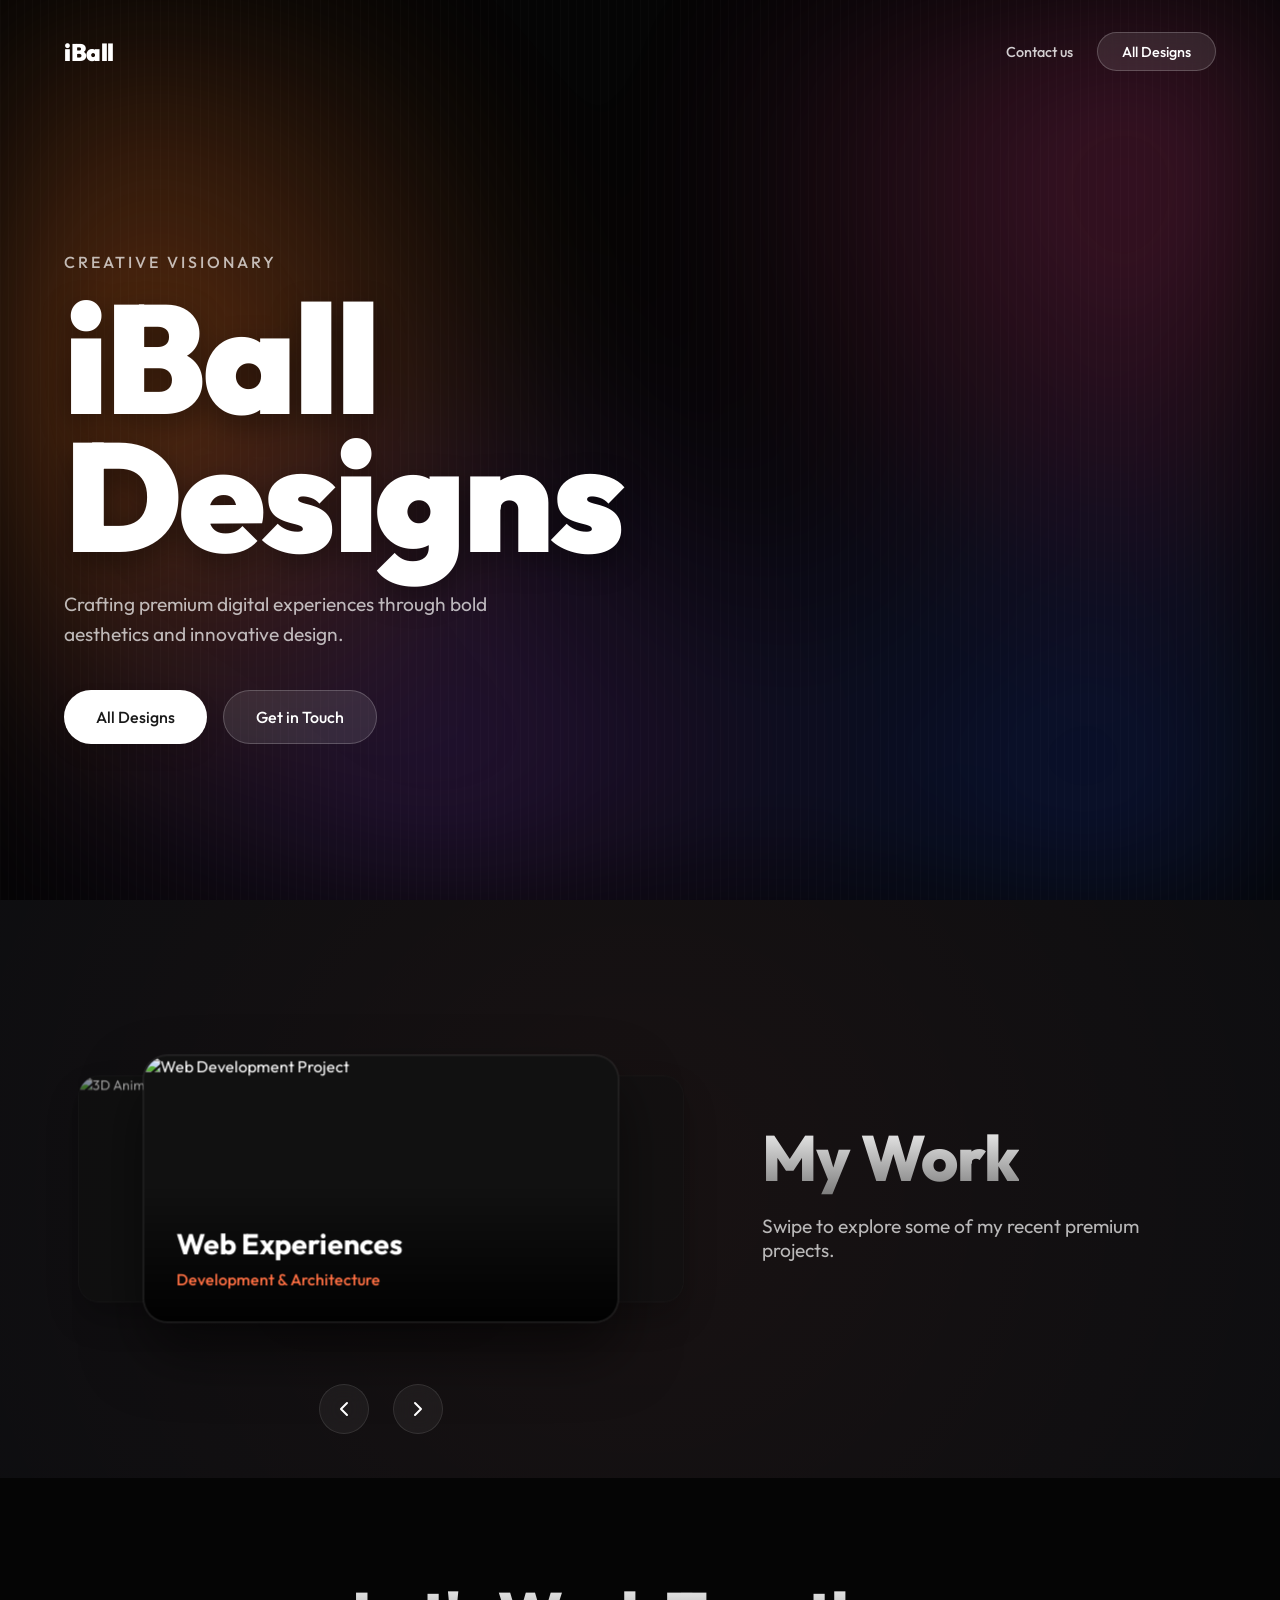
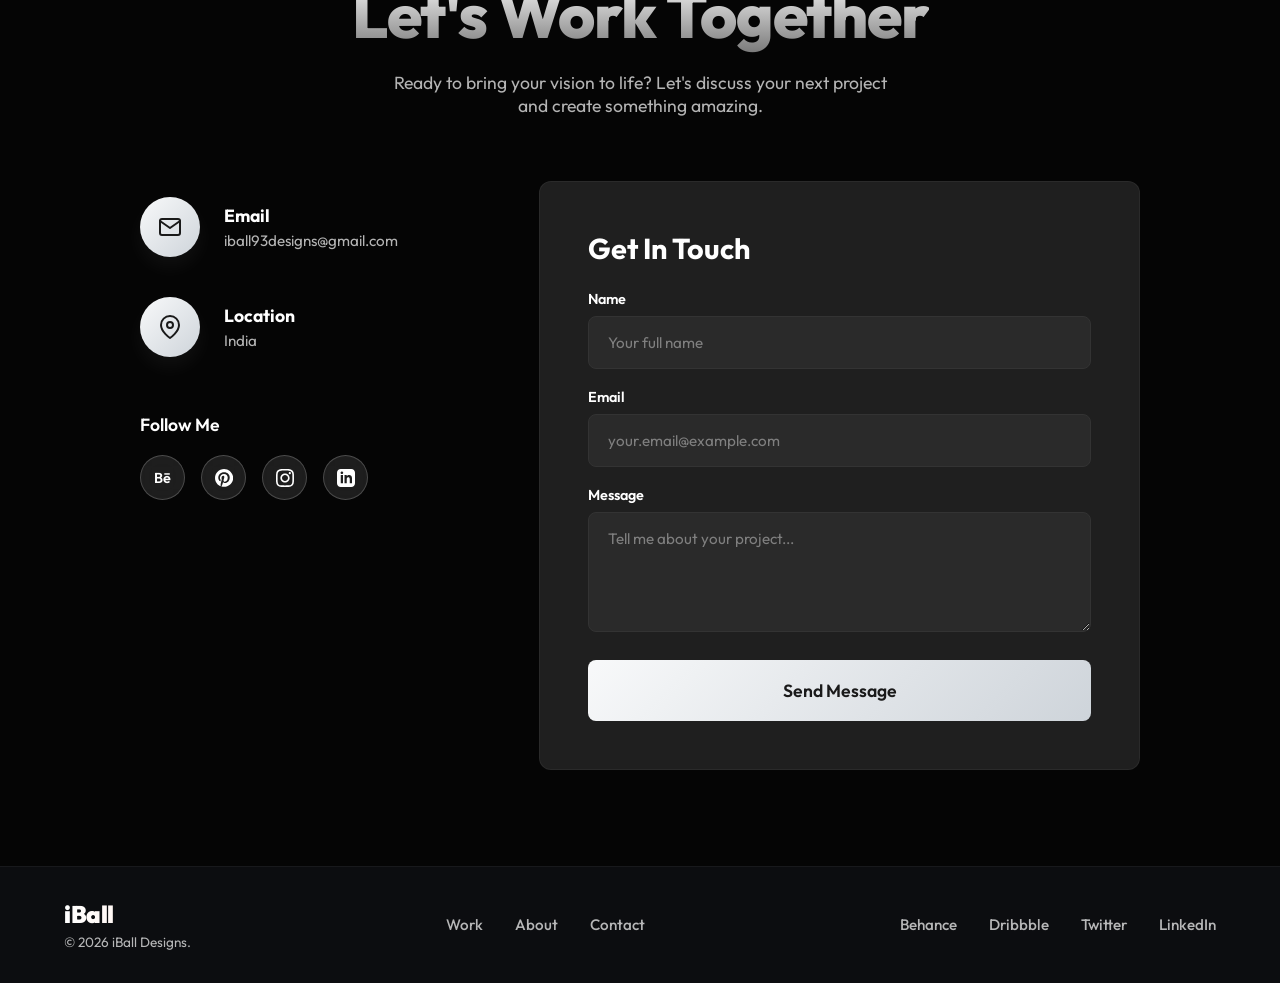
==== Website/index.html @ 33cebd2b "Prototype uploaded" ====
<!DOCTYPE html>
<html lang="en">

<head>
    <meta charset="UTF-8">
    <meta name="viewport" content="width=device-width, initial-scale=1.0">
    <title>iBall Designs | Portfolio</title>
    <!-- Modern Google Font: Outfit -->
    <link rel="preconnect" href="https://fonts.googleapis.com">
    <link rel="preconnect" href="https://fonts.gstatic.com" crossorigin>
    <link href="https://fonts.googleapis.com/css2?family=Outfit:wght@300;500;800;900&display=swap" rel="stylesheet">
    <link rel="stylesheet" href="theme.css">
</head>

<body>
    <!-- Navbar (Optional, for realistic layout) -->
    <nav class="navbar">
        <div class="logo">iBall</div>
        <div class="nav-links">
            <a href="#contact" class="nav-contact">Contact us</a>
            <a href="gallery.html" class="btn btn-secondary nav-btn">All Designs</a>
        </div>
    </nav>

    <!-- Main Hero Section -->
    <main class="hero">
        <!-- Left Side: Bold Typography -->
        <section class="hero-content">
            <div class="text-wrapper">
                <h2 class="subtitle">Creative Visionary</h2>
                <h1 class="title">
                    iBall<br>
                    Designs
                </h1>
                <p class="description">
                    Crafting premium digital experiences through bold aesthetics and innovative design.
                </p>
                <div class="cta-group">
                    <button class="btn btn-primary" onclick="window.location.href='gallery.html'">All Designs</button>
                    <button class="btn btn-secondary"
                        onclick="document.getElementById('contact').scrollIntoView({ behavior: 'smooth' })">Get in
                        Touch</button>
                </div>
            </div>
        </section>

        <!-- Right Side: 3D Spline Asset -->
        <section class="hero-asset">
            <div class="spline-placeholder"
                style="border: none; background: transparent; backdrop-filter: none; box-shadow: none;">
                <iframe src="https://my.spline.design/voiceinteractionanimation-0bX7fUHx9rB6ndOtlD7ma2mk/?zoom=0&pan=0"
                    frameborder="0" width="100%" height="100%"></iframe>
            </div>
        </section>
    </main>

    <!-- My Work Section -->
    <section id="work" class="work-section">
        <div class="work-container">
            <div class="carousel-container">
                <div class="carousel-cards" id="work-carousel">
                    <!-- Card 1 -->
                    <div class="card card-item">
                        <img src="https://images.unsplash.com/photo-1498050108023-c5249f4df085?auto=format&fit=crop&w=800&q=80"
                            alt="Web Development Project">
                        <div class="card-content">
                            <h3>Web Experiences</h3>
                            <p>Development & Architecture</p>
                        </div>
                    </div>
                    <!-- Card 2 -->
                    <div class="card card-item">
                        <img src="https://images.unsplash.com/photo-1558655146-d09347e92766?auto=format&fit=crop&w=800&q=80"
                            alt="UI/UX Design Project">
                        <div class="card-content">
                            <h3>Visual Identity</h3>
                            <p>UI/UX Design & Branding</p>
                        </div>
                    </div>
                    <!-- Card 3 -->
                    <div class="card card-item">
                        <img src="https://images.unsplash.com/photo-1618005182384-a83a8bd57fbe?auto=format&fit=crop&w=800&q=80"
                            alt="3D Animation Project">
                        <div class="card-content">
                            <h3>Immersive 3D</h3>
                            <p>Animation & Interaction</p>
                        </div>
                    </div>
                </div>
                <!-- Carousel Controls -->
                <div class="carousel-controls">
                    <button class="control-btn prev-btn" aria-label="Previous project">
                        <svg width="24" height="24" viewBox="0 0 24 24" fill="none" stroke="currentColor"
                            stroke-width="2" stroke-linecap="round" stroke-linejoin="round">
                            <path d="M15 18l-6-6 6-6" />
                        </svg>
                    </button>
                    <button class="control-btn next-btn" aria-label="Next project">
                        <svg width="24" height="24" viewBox="0 0 24 24" fill="none" stroke="currentColor"
                            stroke-width="2" stroke-linecap="round" stroke-linejoin="round">
                            <path d="M9 18l6-6-6-6" />
                        </svg>
                    </button>
                </div>
            </div>

            <div class="work-header">
                <h2 class="section-title main-title-gradient">My Work</h2>
                <p class="section-description">Swipe to explore some of my recent premium projects.</p>
            </div>
        </div>
    </section>

    <!-- Contact Section -->
    <section id="contact" class="contact-section">
        <div class="contact-header">
            <h2 class="section-title main-title-gradient">Let's Work Together</h2>
            <p class="section-description">Ready to bring your vision to life? Let's discuss your next project and
                create something amazing.</p>
        </div>

        <div class="contact-container">
            <!-- Left Side: Contact Info -->
            <div class="contact-info">
                <div class="info-item">
                    <div class="info-icon">
                        <!-- Email Icon -->
                        <svg width="24" height="24" viewBox="0 0 24 24" fill="none" stroke="currentColor"
                            stroke-width="2" stroke-linecap="round" stroke-linejoin="round">
                            <path d="M4 4h16c1.1 0 2 .9 2 2v12c0 1.1-.9 2-2 2H4c-1.1 0-2-.9-2-2V6c0-1.1.9-2 2-2z">
                            </path>
                            <polyline points="22,6 12,13 2,6"></polyline>
                        </svg>
                    </div>
                    <div class="info-text">
                        <h3>Email</h3>
                        <p>iball93designs@gmail.com</p>
                    </div>
                </div>

                <div class="info-item">
                    <div class="info-icon">
                        <!-- Location Icon -->
                        <svg width="24" height="24" viewBox="0 0 24 24" fill="none" stroke="currentColor"
                            stroke-width="2" stroke-linecap="round" stroke-linejoin="round">
                            <path d="M21 10c0 7-9 13-9 13s-9-6-9-13a9 9 0 0 1 18 0z"></path>
                            <circle cx="12" cy="10" r="3"></circle>
                        </svg>
                    </div>
                    <div class="info-text">
                        <h3>Location</h3>
                        <p>India</p>
                    </div>
                </div>

                <div class="social-links-section">
                    <h3>Follow Me</h3>
                    <div class="social-icons">
                        <a href="#" class="social-icon">Bē</a>
                        <a href="#" class="social-icon">
                            <svg width="18" height="18" viewBox="0 0 24 24" fill="currentColor">
                                <path
                                    d="M12.017 0C5.396 0 .029 5.367.029 11.987c0 5.079 3.158 9.417 7.618 11.162-.105-.949-.199-2.403.041-3.439.219-.937 1.406-5.957 1.406-5.957s-.359-.72-.359-1.781c0-1.663.967-2.911 2.168-2.911 1.024 0 1.518.769 1.518 1.688 0 1.029-.653 2.567-.992 3.992-.285 1.193.6 2.165 1.775 2.165 2.128 0 3.768-2.245 3.768-5.487 0-2.861-2.063-4.869-5.008-4.869-3.41 0-5.409 2.562-5.409 5.199 0 1.033.394 2.143.889 2.741.099.12.112.225.085.345-.09.375-.293 1.199-.334 1.363-.053.225-.172.271-.401.165-1.495-.69-2.433-2.878-2.433-4.646 0-3.776 2.748-7.252 7.951-7.252 4.105 0 7.307 2.923 7.307 6.815 0 4.084-2.571 7.373-6.143 7.373-1.2 0-2.328-.624-2.712-1.358l-.739 2.815c-.267 1.02-1.004 2.296-1.493 3.078 1.19.366 2.455.565 3.766.565 6.621 0 11.988-5.367 11.988-11.987C23.968 5.367 18.638 0 12.017 0z" />
                            </svg>
                        </a>
                        <a href="#" class="social-icon">
                            <svg width="18" height="18" viewBox="0 0 24 24" fill="currentColor">
                                <path
                                    d="M12 2.163c3.204 0 3.584.012 4.85.07 3.252.148 4.771 1.691 4.919 4.919.058 1.265.069 1.645.069 4.849 0 3.205-.012 3.584-.069 4.849-.149 3.225-1.664 4.771-4.919 4.919-1.266.058-1.644.07-4.85.07-3.204 0-3.584-.012-4.849-.07-3.26-.149-4.771-1.699-4.919-4.92-.058-1.265-.07-1.644-.07-4.849 0-3.204.013-3.583.07-4.849.149-3.227 1.664-4.771 4.919-4.919 1.266-.057 1.645-.069 4.849-.069zm0-2.163c-3.259 0-3.667.014-4.947.072-4.358.2-6.78 2.618-6.98 6.98-.059 1.281-.073 1.689-.073 4.948 0 3.259.014 3.668.072 4.948.2 4.358 2.618 6.78 6.98 6.98 1.281.058 1.689.072 4.948.072 3.259 0 3.668-.014 4.948-.072 4.354-.2 6.782-2.618 6.979-6.98.059-1.28.073-1.689.073-4.948 0-3.259-.014-3.667-.072-4.947-.196-4.354-2.617-6.78-6.979-6.98-1.281-.059-1.69-.073-4.949-.073zm0 5.838c-3.403 0-6.162 2.759-6.162 6.162s2.759 6.163 6.162 6.163 6.162-2.759 6.162-6.163c0-3.403-2.759-6.162-6.162-6.162zm0 10.162c-2.209 0-4-1.79-4-4 0-2.209 1.791-4 4-4s4 1.791 4 4c0 2.21-1.791 4-4 4zm6.406-11.845c-.796 0-1.441.645-1.441 1.44s.645 1.44 1.441 1.44c.795 0 1.439-.645 1.439-1.44s-.644-1.44-1.439-1.44z" />
                            </svg>
                        </a>
                        <a href="#" class="social-icon">
                            <svg width="18" height="18" viewBox="0 0 24 24" fill="currentColor">
                                <path
                                    d="M19 0h-14c-2.761 0-5 2.239-5 5v14c0 2.761 2.239 5 5 5h14c2.762 0 5-2.239 5-5v-14c0-2.761-2.238-5-5-5zm-11 19h-3v-11h3v11zm-1.5-12.268c-.966 0-1.75-.79-1.75-1.764s.784-1.764 1.75-1.764 1.75.79 1.75 1.764-.783 1.764-1.75 1.764zm13.5 12.268h-3v-5.604c0-3.368-4-3.113-4 0v5.604h-3v-11h3v1.765c1.396-2.586 7-2.777 7 2.476v6.759z" />
                            </svg>
                        </a>
                    </div>
                </div>
            </div>

            <!-- Right Side: Contact Form -->
            <div class="contact-form-container">
                <h3 class="form-title">Get In Touch</h3>
                <form class="contact-form">
                    <div class="form-group">
                        <label for="name">Name</label>
                        <input type="text" id="name" placeholder="Your full name">
                    </div>
                    <div class="form-group">
                        <label for="email">Email</label>
                        <input type="email" id="email" placeholder="your.email@example.com">
                    </div>
                    <div class="form-group">
                        <label for="message">Message</label>
                        <textarea id="message" rows="4" placeholder="Tell me about your project..."></textarea>
                    </div>
                    <button type="submit" class="btn btn-submit">Send Message</button>
                </form>
            </div>
        </div>
    </section>

    <!-- Footer Section -->
    <footer class="site-footer">
        <div class="footer-container">
            <div class="footer-left">
                <div class="logo">iBall</div>
                <p>&copy; 2026 iBall Designs.</p>
            </div>
            <div class="footer-center">
                <a href="#work">Work</a>
                <a href="#about">About</a>
                <a href="#contact">Contact</a>
            </div>
            <div class="footer-right">
                <a href="#">Behance</a>
                <a href="#">Dribbble</a>
                <a href="#">Twitter</a>
                <a href="#">LinkedIn</a>
            </div>
        </div>
    </footer>

    <script src="script.js"></script>
</body>

</html>
---- Website/theme.css ----
/* Base Styles & Custom Properties */
:root {
    --font-primary: 'Outfit', sans-serif;
    --text-color: #ffffff;
    --text-muted: rgba(255, 255, 255, 0.7);
    --primary-orange: #ff7043;
    --bg-overlay: rgba(0, 0, 0, 0.2);
}

* {
    margin: 0;
    padding: 0;
    box-sizing: border-box;
}

html {
    scroll-behavior: smooth;
}

body {
    font-family: var(--font-primary);
    color: var(--text-color);
    min-height: 100vh;
    overflow-x: hidden;
    background-color: #050505;
    position: relative;
    z-index: 0;
}

/* Cloudy Gradient Reveals */
body::before {
    content: '';
    position: fixed;
    top: 0;
    left: 0;
    right: 0;
    bottom: 0;
    z-index: -2;
    background:
        radial-gradient(circle at 10% 40%, rgba(255, 122, 39, 0.4) 0%, transparent 35%),
        radial-gradient(circle at 90% 20%, rgba(226, 65, 139, 0.3) 0%, transparent 35%),
        radial-gradient(circle at 35% 85%, rgba(126, 62, 191, 0.3) 0%, transparent 40%),
        radial-gradient(circle at 85% 90%, rgba(30, 63, 184, 0.3) 0%, transparent 35%);
    filter: blur(80px);
    opacity: 0.9;
    pointer-events: none;
}

/* Ribbed Texture Overlay */
body::after {
    content: '';
    position: fixed;
    top: 0;
    left: 0;
    right: 0;
    bottom: 0;
    z-index: -1;
    background: repeating-linear-gradient(to right,
            rgba(255, 255, 255, 0.02) 0px,
            rgba(255, 255, 255, 0.02) 1px,
            transparent 1px,
            transparent 8px);
    pointer-events: none;
}

/* Navbar */
.navbar {
    display: flex;
    justify-content: space-between;
    align-items: center;
    padding: 2rem 5%;
    position: absolute;
    width: 100%;
    top: 0;
    z-index: 10;
}

.logo {
    font-weight: 900;
    font-size: 1.5rem;
    letter-spacing: -0.5px;
}

.nav-links {
    display: flex;
    align-items: center;
}

.nav-links a {
    color: var(--text-color);
    text-decoration: none;
    margin-left: 2rem;
    font-weight: 500;
    font-size: 0.9rem;
    opacity: 0.8;
    transition: opacity 0.3s ease;
}

.nav-links a:hover {
    opacity: 1;
}

.nav-links .nav-contact {
    margin-left: 4rem;
}

.nav-links .nav-btn {
    margin-left: 1.5rem;
    padding: 0.6rem 1.5rem;
    opacity: 1;
    display: inline-flex;
    align-items: center;
    justify-content: center;
}

/* Hero Section */
.hero {
    display: flex;
    min-height: 100vh;
    padding: 6rem 5% 0;
    align-items: center;
    position: relative;
    z-index: 1;
}

/* Left Content */
.hero-content {
    flex: 1;
    max-width: 600px;
    animation: fadeUp 1s cubic-bezier(0.16, 1, 0.3, 1) forwards;
    opacity: 0;
    transform: translateY(30px);
    z-index: 10;
    pointer-events: none;
    /* Let mouse through to iframe */
}

/* Allow buttons to be clickable */
.hero-content .cta-group {
    pointer-events: auto;
}

.subtitle {
    font-size: 1rem;
    font-weight: 500;
    text-transform: uppercase;
    letter-spacing: 3px;
    color: var(--text-muted);
    margin-bottom: 1rem;
}

.title {
    font-size: clamp(6rem, 12vw, 10rem);
    font-weight: 900;
    line-height: 0.9;
    letter-spacing: -3px;
    margin-bottom: 1.5rem;
    text-shadow: 0 10px 30px rgba(0, 0, 0, 0.4);
}

.gradient-text {
    /* Using background-clip for a stunning text effect that pops against the background */
    background: linear-gradient(90deg, #fff, #ffeae3);
    -webkit-background-clip: text;
    background-clip: text;
    -webkit-text-fill-color: transparent;
}

.description {
    font-size: 1.2rem;
    line-height: 1.6;
    color: var(--text-muted);
    margin-bottom: 2.5rem;
    max-width: 80%;
}

/* Call to Action Buttons */
.cta-group {
    display: flex;
    gap: 1rem;
}

.btn {
    padding: 1rem 2rem;
    border-radius: 50px;
    font-size: 1rem;
    font-weight: 500;
    cursor: pointer;
    transition: all 0.3s cubic-bezier(0.16, 1, 0.3, 1);
    font-family: inherit;
    border: none;
    outline: none;
}

.btn-primary {
    background: #ffffff;
    color: #1a1a1a;
    box-shadow: 0 10px 20px rgba(0, 0, 0, 0.1);
}

.btn-primary:hover {
    transform: translateY(-3px);
    box-shadow: 0 15px 25px rgba(0, 0, 0, 0.2);
}

.btn-secondary {
    background: rgba(255, 255, 255, 0.1);
    color: #ffffff;
    border: 1px solid rgba(255, 255, 255, 0.2);
    backdrop-filter: blur(10px);
}

.btn-secondary:hover {
    background: rgba(255, 255, 255, 0.2);
}

/* Right Content: Spline Asset */
.hero-asset {
    position: absolute;
    top: 0;
    left: 0;
    width: 150vw;
    /* Stretch width so center is horizontally shifted to 75vw (right screen half) */
    height: 100vh;
    z-index: 1;
    /* Below content but above background */
    display: block;
    pointer-events: auto;
}

.spline-placeholder {
    width: 100%;
    height: 100%;
    position: relative;
    background: transparent;
    border: none;
    box-shadow: none;
    backdrop-filter: none;
    -webkit-backdrop-filter: none;
}

/* Removed Placeholder content as we use iframe now */

/* Animations */
@keyframes fadeUp {
    to {
        opacity: 1;
        transform: translateY(0);
    }
}

@keyframes float {

    0%,
    100% {
        transform: translateY(0);
    }

    50% {
        transform: translateY(-15px);
    }
}

@keyframes drift {
    0% {
        transform: translate(-30%, -30%);
    }

    100% {
        transform: translate(30%, 30%);
    }
}

/* Responsive */
@media (max-width: 992px) {
    .hero {
        flex-direction: column;
        text-align: center;
        padding-top: 8rem;
    }

    .hero-content {
        margin: 0 auto;
        display: flex;
        flex-direction: column;
        align-items: center;
    }

    .description {
        max-width: 100%;
    }

    .hero-asset {
        position: relative;
        width: 100vw;
        left: -5%;
        /* account for container padding */
        height: 50vh;
    }

    .spline-placeholder {
        min-height: 400px;
    }

    .work-container {
        flex-direction: column-reverse;
        gap: 2rem;
    }

    .work-header {
        text-align: center;
        margin-bottom: 2rem;
        padding-right: 0;
    }

    /* Carousel Responsive */
    .carousel-container {
        width: 100%;
        height: 350px;
        flex: none;
    }

    .card {
        width: 90%;
        aspect-ratio: 16 / 9;
        height: auto;
    }

    .card.state-1 {
        transform: translate(-50%, -50%) scale(0.85) translateX(15%);
    }

    .card.state--1 {
        transform: translate(-50%, -50%) scale(0.85) translateX(-15%);
    }
}

/* --- My Work Carousel Section --- */
.work-section {
    padding: 4rem 5%;
    background-color: #0c0d10;
    /* Different dark theme background */
    position: relative;
    z-index: 1;
    overflow: hidden;
}

.work-section::before {
    content: '';
    position: absolute;
    top: -50%;
    left: -50%;
    width: 200%;
    height: 200%;
    background: radial-gradient(circle at 50% 50%, rgba(255, 112, 67, 0.05) 0%, transparent 60%);
    z-index: -1;
    pointer-events: none;
}

.work-container {
    max-width: 1400px;
    margin: 0 auto;
    display: flex;
    flex-direction: row;
    align-items: center;
    gap: 4rem;
}

.work-header {
    text-align: left;
    margin-bottom: 0;
    flex: 1;
    padding-right: 2rem;
}

.section-title {
    font-size: clamp(3rem, 5vw, 4.5rem);
    font-weight: 800;
    margin-bottom: 1rem;
    letter-spacing: -1px;
}

.section-description {
    color: var(--text-muted);
    font-size: 1.2rem;
    max-width: 600px;
}

/* Stacked Carousel Container */
.carousel-container {
    position: relative;
    flex: 1.5;
    width: 100%;
    max-width: 900px;
    height: 450px;
    perspective: 1000px;
    display: flex;
    justify-content: center;
    align-items: center;
}

.carousel-cards {
    position: relative;
    width: 100%;
    height: 100%;
    transform-style: preserve-3d;
    cursor: grab;
    user-select: none;
}

.carousel-cards:active {
    cursor: grabbing;
}

/* Individual Cards */
.card {
    position: absolute;
    top: 50%;
    left: 50%;
    width: 75%;
    aspect-ratio: 16 / 9;
    height: auto;
    transform: translate(-50%, -50%);
    /* Default centered state */
    background: #111;
    border-radius: 24px;
    overflow: hidden;
    box-shadow: 0 20px 40px rgba(0, 0, 0, 0.4);
    transition: transform 0.6s cubic-bezier(0.2, 0.8, 0.2, 1), opacity 0.6s ease, z-index 0s;
    will-change: transform, opacity;
    border: 1px solid rgba(255, 255, 255, 0.05);
}

.card img {
    width: 100%;
    height: 100%;
    object-fit: cover;
    pointer-events: none;
}

.card-content {
    position: absolute;
    bottom: 0;
    left: 0;
    width: 100%;
    padding: 2.5rem 2rem 2rem;
    background: linear-gradient(to top, rgba(0, 0, 0, 0.95) 0%, rgba(0, 0, 0, 0) 100%);
    transform: translateY(20px);
    opacity: 0;
    transition: all 0.4s ease;
}

/* Only show content for active card */
.card.state-0 .card-content {
    transform: translateY(0);
    opacity: 1;
}

.card-content h3 {
    font-size: 1.8rem;
    margin-bottom: 0.5rem;
    font-weight: 700;
    color: #fff;
}

.card-content p {
    color: var(--primary-orange);
    font-weight: 500;
    font-size: 1rem;
}

/* Dynamic Card States */
/* state-0 = active (front) */
.card.state-0 {
    transform: translate(-50%, -50%) scale(1) translateX(0);
    z-index: 3;
    opacity: 1;
    box-shadow: 0 30px 60px rgba(0, 0, 0, 0.5), 0 0 0 1px rgba(255, 255, 255, 0.1);
}

/* state-1 = right (next) */
.card.state-1 {
    transform: translate(-50%, -50%) scale(0.85) translateX(25%);
    z-index: 2;
    opacity: 0.6;
}

/* state--1 = left (prev) */
.card.state--1 {
    transform: translate(-50%, -50%) scale(0.85) translateX(-25%);
    z-index: 2;
    opacity: 0.6;
}

/* Hidden behind cards */
.card.state-hidden {
    transform: translate(-50%, -50%) scale(0.7) translateX(0);
    z-index: 1;
    opacity: 0;
}

/* Controls */
.carousel-controls {
    position: absolute;
    bottom: -20px;
    display: flex;
    gap: 1.5rem;
    z-index: 10;
}

.control-btn {
    width: 50px;
    height: 50px;
    border-radius: 50%;
    background: rgba(255, 255, 255, 0.05);
    border: 1px solid rgba(255, 255, 255, 0.1);
    color: #fff;
    cursor: pointer;
    display: flex;
    justify-content: center;
    align-items: center;
    transition: all 0.3s cubic-bezier(0.16, 1, 0.3, 1);
    backdrop-filter: blur(10px);
}

.control-btn:hover {
    background: rgba(255, 255, 255, 0.2);
}

/* --- Contact Section --- */
.contact-section {
    padding: 6rem 5%;
    background-color: transparent;
    position: relative;
    z-index: 1;
}

.contact-header {
    text-align: center;
    margin-bottom: 4rem;
}

.contact-header .section-title {
    font-size: clamp(2.5rem, 5vw, 4rem);
    font-weight: 800;
    margin-bottom: 1rem;
    letter-spacing: -1px;
}

.main-title-gradient {
    background: linear-gradient(to bottom, #ffffff 0%, #777777 100%);
    -webkit-background-clip: text;
    background-clip: text;
    -webkit-text-fill-color: transparent;
    display: inline-block;
}

.contact-header .section-description {
    color: var(--text-muted);
    font-size: 1.1rem;
    max-width: 500px;
    margin: 0 auto;
}

.contact-container {
    max-width: 1000px;
    margin: 0 auto;
    display: flex;
    justify-content: space-between;
    gap: 4rem;
    align-items: flex-start;
}

/* Left Side: Contact Info (matches image, except flipped visually via html structure) */
.contact-info {
    flex: 1;
    display: flex;
    flex-direction: column;
    gap: 2.5rem;
    padding-top: 1rem;
}

.info-item {
    display: flex;
    align-items: center;
    gap: 1.5rem;
}

.info-icon {
    width: 60px;
    height: 60px;
    background: linear-gradient(135deg, #f8f9fa 0%, #ced4da 100%);
    border-radius: 50%;
    display: flex;
    justify-content: center;
    align-items: center;
    color: #1a1a1a;
    flex-shrink: 0;
    box-shadow: 0 10px 20px rgba(255, 255, 255, 0.05);
}

.info-text h3 {
    font-size: 1.1rem;
    font-weight: 700;
    margin-bottom: 0.3rem;
    color: #fff;
}

.info-text p {
    color: var(--text-muted);
    font-size: 0.95rem;
}

.social-links-section {
    margin-top: 1rem;
}

.social-links-section h3 {
    font-size: 1.1rem;
    font-weight: 600;
    margin-bottom: 1.2rem;
    color: #fff;
}

.social-icons {
    display: flex;
    gap: 1rem;
}

.social-icon {
    width: 45px;
    height: 45px;
    background: rgba(255, 255, 255, 0.1);
    border: 1px solid rgba(255, 255, 255, 0.2);
    backdrop-filter: blur(10px);
    border-radius: 50%;
    display: flex;
    justify-content: center;
    align-items: center;
    color: #fff;
    text-decoration: none;
    font-weight: 600;
    font-size: 0.9rem;
    transition: all 0.3s cubic-bezier(0.16, 1, 0.3, 1);
}

.social-icon:hover {
    background: rgba(255, 255, 255, 0.2);
}

/* Right Side: Contact Form */
.contact-form-container {
    flex: 1.5;
    background-color: #1f1f1f;
    padding: 3rem;
    border-radius: 12px;
    border: 1px solid rgba(255, 255, 255, 0.05);
}

.form-title {
    font-size: 1.8rem;
    font-weight: 700;
    margin-bottom: 1.5rem;
    color: #fff;
}

.contact-form {
    display: flex;
    flex-direction: column;
    gap: 1.2rem;
}

.form-group {
    display: flex;
    flex-direction: column;
    gap: 0.5rem;
}

.form-group label {
    font-size: 0.9rem;
    font-weight: 600;
    color: #fff;
}

.form-group input,
.form-group textarea {
    width: 100%;
    padding: 1rem 1.2rem;
    background-color: #2a2a2a;
    border: 1px solid #333;
    border-radius: 8px;
    color: #fff;
    font-family: var(--font-primary);
    font-size: 0.95rem;
    transition: all 0.3s ease;
    outline: none;
}

.form-group input::placeholder,
.form-group textarea::placeholder {
    color: rgba(255, 255, 255, 0.4);
}

.form-group input:focus,
.form-group textarea:focus {
    border-color: #ced4da;
    background-color: #333;
    box-shadow: 0 0 0 2px rgba(255, 255, 255, 0.1);
}

.form-group textarea {
    resize: vertical;
    min-height: 120px;
}

.btn-submit {
    background: linear-gradient(135deg, #f8f9fa 0%, #ced4da 100%);
    color: #1a1a1a;
    border: none;
    padding: 1.2rem;
    border-radius: 8px;
    font-size: 1.1rem;
    font-weight: 600;
    cursor: pointer;
    transition: all 0.3s ease;
    margin-top: 0.5rem;
    width: 100%;
}

.btn-submit:hover {
    background: linear-gradient(135deg, #ffffff 0%, #e9ecef 100%);
    transform: translateY(-2px);
    box-shadow: 0 10px 20px rgba(255, 255, 255, 0.15);
}

@media (max-width: 992px) {
    .contact-container {
        flex-direction: column;
    }

    .contact-info,
    .contact-form-container {
        width: 100%;
    }

    .contact-form-container {
        padding: 2rem;
    }
}

/* --- Footer Section --- */
.site-footer {
    background-color: #0c0d10;
    padding: 2rem 5%;
    border-top: 1px solid rgba(255, 255, 255, 0.05);
    position: relative;
    z-index: 10;
}

.footer-container {
    max-width: 1400px;
    margin: 0 auto;
    display: flex;
    justify-content: space-between;
    align-items: center;
    flex-wrap: wrap;
    gap: 2rem;
}

.footer-left {
    display: flex;
    flex-direction: column;
    gap: 0.25rem;
}

.footer-left .logo {
    font-size: 1.5rem;
    font-weight: 900;
    margin-bottom: 0;
    background: linear-gradient(90deg, #fff, #ffeae3);
    -webkit-background-clip: text;
    background-clip: text;
    -webkit-text-fill-color: transparent;
    display: inline-block;
}

.footer-left p {
    color: var(--text-muted);
    font-size: 0.85rem;
}

.footer-center,
.footer-right {
    display: flex;
    gap: 2rem;
    align-items: center;
    flex-wrap: wrap;
}

.footer-center a,
.footer-right a {
    color: var(--text-muted);
    text-decoration: none;
    font-size: 0.95rem;
    font-weight: 500;
    transition: color 0.3s ease;
}

.footer-center a:hover,
.footer-right a:hover {
    color: var(--primary-orange);
}

@media (max-width: 992px) {
    .footer-container {
        flex-direction: column;
        text-align: center;
        gap: 1.5rem;
    }

    .footer-center,
    .footer-right {
        justify-content: center;
        gap: 1.5rem;
    }
}

/* --- Gallery Bento Grid --- */
.gallery-section {
    padding: 8rem 5% 4rem;
    min-height: 100vh;
    background-color: transparent;
    position: relative;
    z-index: 1;
}

.gallery-header {
    text-align: center;
    margin-bottom: 4rem;
}

.gallery-header .section-title {
    font-size: clamp(3rem, 5vw, 4.5rem);
    font-weight: 800;
    margin-bottom: 1rem;
    letter-spacing: -1px;
}

.gallery-header .section-description {
    color: var(--text-muted);
    font-size: 1.2rem;
    max-width: 600px;
    margin: 0 auto;
}

.bento-grid {
    display: grid;
    grid-template-columns: repeat(4, 1fr);
    grid-auto-rows: 250px;
    gap: 1.5rem;
    max-width: 1400px;
    margin: 0 auto;
}

.bento-item {
    position: relative;
    border-radius: 24px;
    overflow: hidden;
    background: #111;
    border: 1px solid rgba(255, 255, 255, 0.05);
    transition: transform 0.4s ease, box-shadow 0.4s ease;
}

.bento-item img {
    width: 100%;
    height: 100%;
    object-fit: cover;
    transition: transform 0.6s ease;
}

.bento-item:hover {
    transform: translateY(-5px);
    box-shadow: 0 20px 40px rgba(0, 0, 0, 0.4), 0 0 0 1px rgba(255, 112, 67, 0.3);
}

.bento-item:hover img {
    transform: scale(1.05);
}

/* Specific Grid Placements for Bento Layout */
.bento-item.large {
    grid-column: span 2;
    grid-row: span 2;
}

.bento-item.tall {
    grid-row: span 2;
}

.bento-item.wide {
    grid-column: span 2;
}

@media (max-width: 992px) {
    .bento-grid {
        grid-template-columns: repeat(2, 1fr);
        grid-auto-rows: 200px;
    }
}

@media (max-width: 576px) {
    .bento-grid {
        grid-template-columns: 1fr;
        grid-auto-rows: 250px;
    }

    .bento-item.large,
    .bento-item.wide,
    .bento-item.tall {
        grid-column: 1 / -1;
        grid-row: auto;
    }
}

/* --- Image Modal --- */
.modal {
    display: none;
    /* Block will be overridden by JS via flex, or use class to toggle flex */
    position: fixed;
    z-index: 2000;
    left: 0;
    top: 0;
    width: 100%;
    height: 100%;
    overflow: hidden;
    background-color: rgba(0, 0, 0, 0.9);
    backdrop-filter: blur(10px);
    opacity: 0;
    transition: opacity 0.3s ease;
}

.modal.show {
    display: flex;
    justify-content: center;
    align-items: center;
    opacity: 1;
}

.modal-content {
    margin: auto;
    display: block;
    max-width: 90%;
    max-height: 90vh;
    object-fit: contain;
    border-radius: 12px;
    box-shadow: 0 10px 40px rgba(0, 0, 0, 0.6);
    transform: scale(0.95);
    transition: transform 0.3s cubic-bezier(0.16, 1, 0.3, 1);
}

.modal.show .modal-content {
    transform: scale(1);
}

.close-modal {
    position: absolute;
    top: 25px;
    right: 35px;
    color: #fff;
    font-size: 40px;
    font-family: sans-serif;
    font-weight: 300;
    transition: color 0.3s ease, transform 0.3s ease;
    cursor: pointer;
    z-index: 2001;
    line-height: 1;
}

.close-modal:hover {
    color: var(--primary-orange);
    transform: scale(1.1);
}

.bento-item {
    cursor: pointer;
}
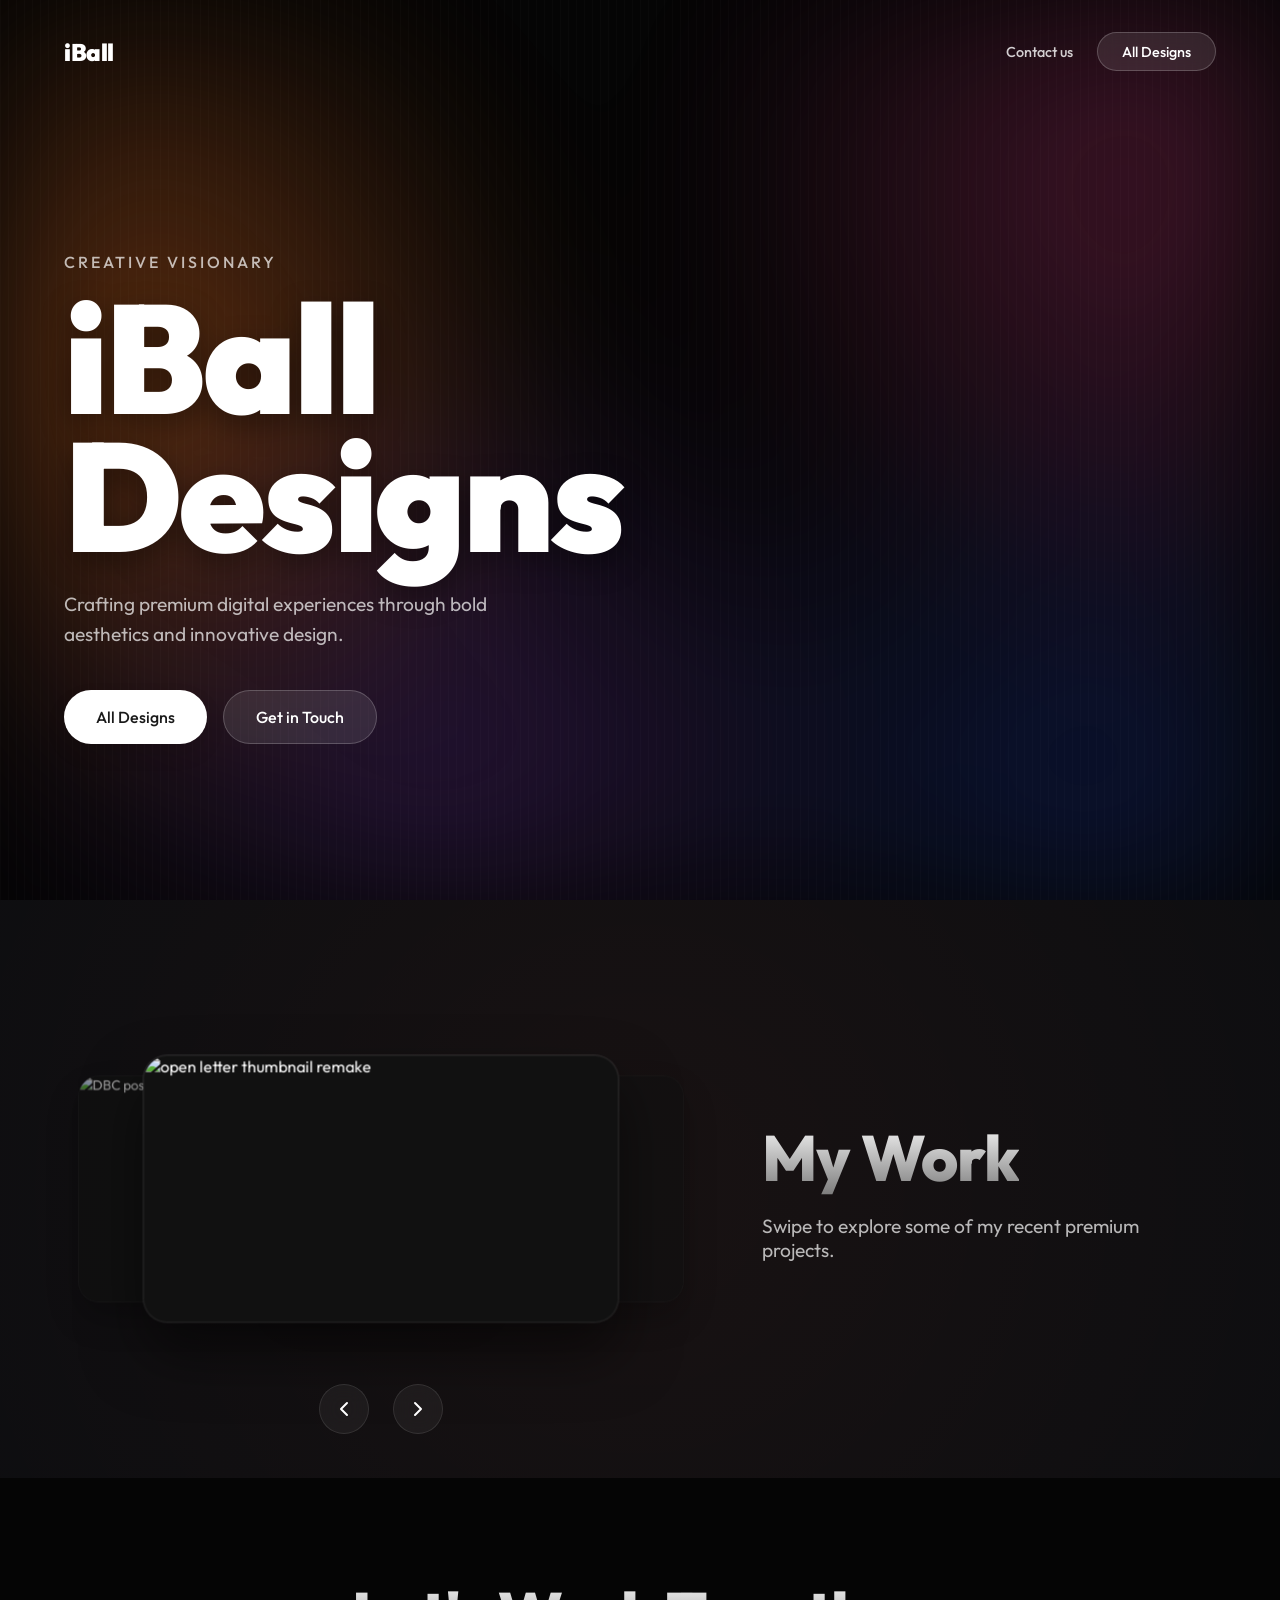
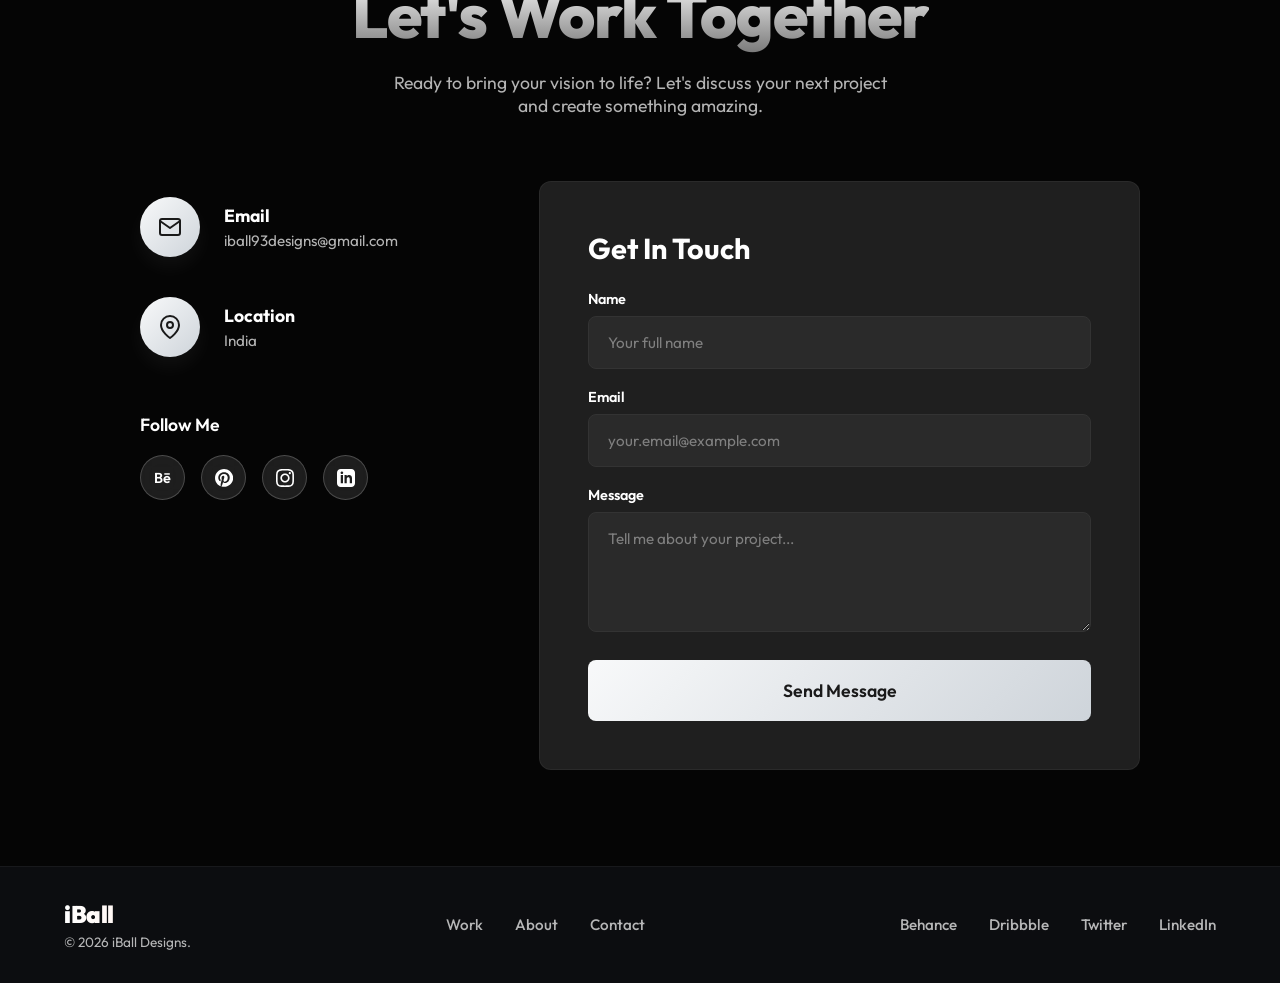
==== commit 05f76adc: "Update website - gallery redesign, new images, mobile responsiveness improvements" ====
--- a/Website/index.html
+++ b/Website/index.html
@@ -59,32 +59,19 @@
         <div class="work-container">
             <div class="carousel-container">
                 <div class="carousel-cards" id="work-carousel">
-                    <!-- Card 1 -->
+                    <!-- Card 4 -->
                     <div class="card card-item">
-                        <img src="https://images.unsplash.com/photo-1498050108023-c5249f4df085?auto=format&fit=crop&w=800&q=80"
-                            alt="Web Development Project">
-                        <div class="card-content">
-                            <h3>Web Experiences</h3>
-                            <p>Development & Architecture</p>
-                        </div>
-                    </div>
-                    <!-- Card 2 -->
+                        <img src="https://i.ibb.co/JjFgvhGb/open-letter-thumbnail-remake.webp"
+                            alt="open letter thumbnail remake" border="0">
+                    </div>
+                    <!-- Card 5 -->
                     <div class="card card-item">
-                        <img src="https://images.unsplash.com/photo-1558655146-d09347e92766?auto=format&fit=crop&w=800&q=80"
-                            alt="UI/UX Design Project">
-                        <div class="card-content">
-                            <h3>Visual Identity</h3>
-                            <p>UI/UX Design & Branding</p>
-                        </div>
-                    </div>
-                    <!-- Card 3 -->
+                        <img src="https://i.ibb.co/YBrjQgLb/sunraybee-thumbnail-remake.webp"
+                            alt="sunraybee thumbnail remake" border="0">
+                    </div>
+                    <!-- Card 6 -->
                     <div class="card card-item">
-                        <img src="https://images.unsplash.com/photo-1618005182384-a83a8bd57fbe?auto=format&fit=crop&w=800&q=80"
-                            alt="3D Animation Project">
-                        <div class="card-content">
-                            <h3>Immersive 3D</h3>
-                            <p>Animation & Interaction</p>
-                        </div>
+                        <img src="https://i.ibb.co/GQDcrDsP/DBC-poster-tn.webp" alt="DBC poster tn" border="0">
                     </div>
                 </div>
                 <!-- Carousel Controls -->
--- a/Website/theme.css
+++ b/Website/theme.css
@@ -853,28 +853,29 @@
     margin: 0 auto;
 }
 
+/* 3-Column Masonry Gallery */
 .bento-grid {
-    display: grid;
-    grid-template-columns: repeat(4, 1fr);
-    grid-auto-rows: 250px;
-    gap: 1.5rem;
+    columns: 3;
+    column-gap: 1.5rem;
     max-width: 1400px;
     margin: 0 auto;
 }
 
 .bento-item {
-    position: relative;
-    border-radius: 24px;
+    break-inside: avoid;
+    display: block;
+    border-radius: 20px;
     overflow: hidden;
     background: #111;
     border: 1px solid rgba(255, 255, 255, 0.05);
     transition: transform 0.4s ease, box-shadow 0.4s ease;
+    margin-bottom: 1.5rem;
 }
 
 .bento-item img {
     width: 100%;
-    height: 100%;
-    object-fit: cover;
+    height: auto;
+    display: block;
     transition: transform 0.6s ease;
 }
 
@@ -884,41 +885,18 @@
 }
 
 .bento-item:hover img {
-    transform: scale(1.05);
-}
-
-/* Specific Grid Placements for Bento Layout */
-.bento-item.large {
-    grid-column: span 2;
-    grid-row: span 2;
-}
-
-.bento-item.tall {
-    grid-row: span 2;
-}
-
-.bento-item.wide {
-    grid-column: span 2;
+    transform: scale(1.04);
 }
 
 @media (max-width: 992px) {
     .bento-grid {
-        grid-template-columns: repeat(2, 1fr);
-        grid-auto-rows: 200px;
+        columns: 2;
     }
 }
 
 @media (max-width: 576px) {
     .bento-grid {
-        grid-template-columns: 1fr;
-        grid-auto-rows: 250px;
-    }
-
-    .bento-item.large,
-    .bento-item.wide,
-    .bento-item.tall {
-        grid-column: 1 / -1;
-        grid-row: auto;
+        columns: 1;
     }
 }
 
@@ -983,4 +961,177 @@
 
 .bento-item {
     cursor: pointer;
+}
+
+/* --- Global Mobile Responsiveness Updates --- */
+@media (max-width: 768px) {
+
+    /* Navbar */
+    .navbar {
+        padding: 1.5rem 5%;
+        flex-wrap: wrap;
+        gap: 1rem;
+        justify-content: center;
+    }
+
+    .logo {
+        width: 100%;
+        text-align: center;
+        margin-bottom: 0.5rem;
+    }
+
+    .nav-links {
+        width: 100%;
+        justify-content: center;
+        flex-wrap: wrap;
+        gap: 1rem;
+    }
+
+    .nav-links .nav-contact,
+    .nav-links a,
+    .nav-links .nav-btn {
+        margin-left: 0;
+    }
+
+    /* Hero Section */
+    .hero {
+        padding-top: 10rem;
+    }
+
+    .title {
+        font-size: clamp(4rem, 15vw, 6rem);
+    }
+
+    .hero-asset {
+        height: 40vh;
+    }
+
+    .spline-placeholder {
+        min-height: 300px;
+    }
+
+    /* Section Headers */
+    .section-title,
+    .gallery-header .section-title {
+        font-size: clamp(2.5rem, 8vw, 3.5rem);
+    }
+
+    /* Gallery */
+    .gallery-section {
+        padding-top: 11rem;
+    }
+
+    /* My Work Section */
+    .work-container {
+        flex-direction: column-reverse;
+        gap: 2rem;
+    }
+
+    .work-header {
+        padding-right: 0;
+        text-align: center;
+    }
+
+    .carousel-container {
+        width: 100%;
+        max-width: 100%;
+    }
+
+    /* Contact Page */
+    .contact-container {
+        flex-direction: column;
+        gap: 2rem;
+    }
+
+    .contact-info {
+        gap: 1.5rem;
+    }
+
+    /* Footer */
+    .footer-container {
+        gap: 1.5rem;
+        flex-direction: column;
+        align-items: center;
+    }
+
+    .footer-center,
+    .footer-right {
+        gap: 1rem;
+        flex-direction: column;
+        align-items: center;
+    }
+
+    .footer-left .logo {
+        text-align: center;
+        width: 100%;
+    }
+
+    .footer-left p {
+        text-align: center;
+    }
+}
+
+@media (max-width: 576px) {
+
+    /* Navbar adjustments for very small screens */
+    .nav-links {
+        flex-direction: column;
+        align-items: center;
+    }
+
+    /* Hero Section */
+    .hero {
+        padding-top: 12rem;
+    }
+
+    .title {
+        font-size: clamp(3rem, 12vw, 4rem);
+    }
+
+    .description {
+        font-size: 1rem;
+    }
+
+    .cta-group {
+        flex-direction: column;
+        width: 100%;
+        align-items: stretch;
+    }
+
+    .cta-group .btn {
+        width: 100%;
+        text-align: center;
+    }
+
+    /* Carousel / Cards */
+    .work-container {
+        padding: 0 1rem;
+    }
+
+    .carousel-container {
+        height: 300px;
+    }
+
+    .card-content h3 {
+        font-size: 1.3rem;
+    }
+
+    .card-content p {
+        font-size: 0.9rem;
+    }
+
+    .card.state-1,
+    .card.state--1 {
+        opacity: 0;
+        /* Hide side cards on mobile to reduce clutter */
+    }
+
+    /* Gallery */
+    .gallery-section {
+        padding-top: 12rem;
+    }
+
+    .bento-grid {
+        gap: 1rem;
+    }
 }
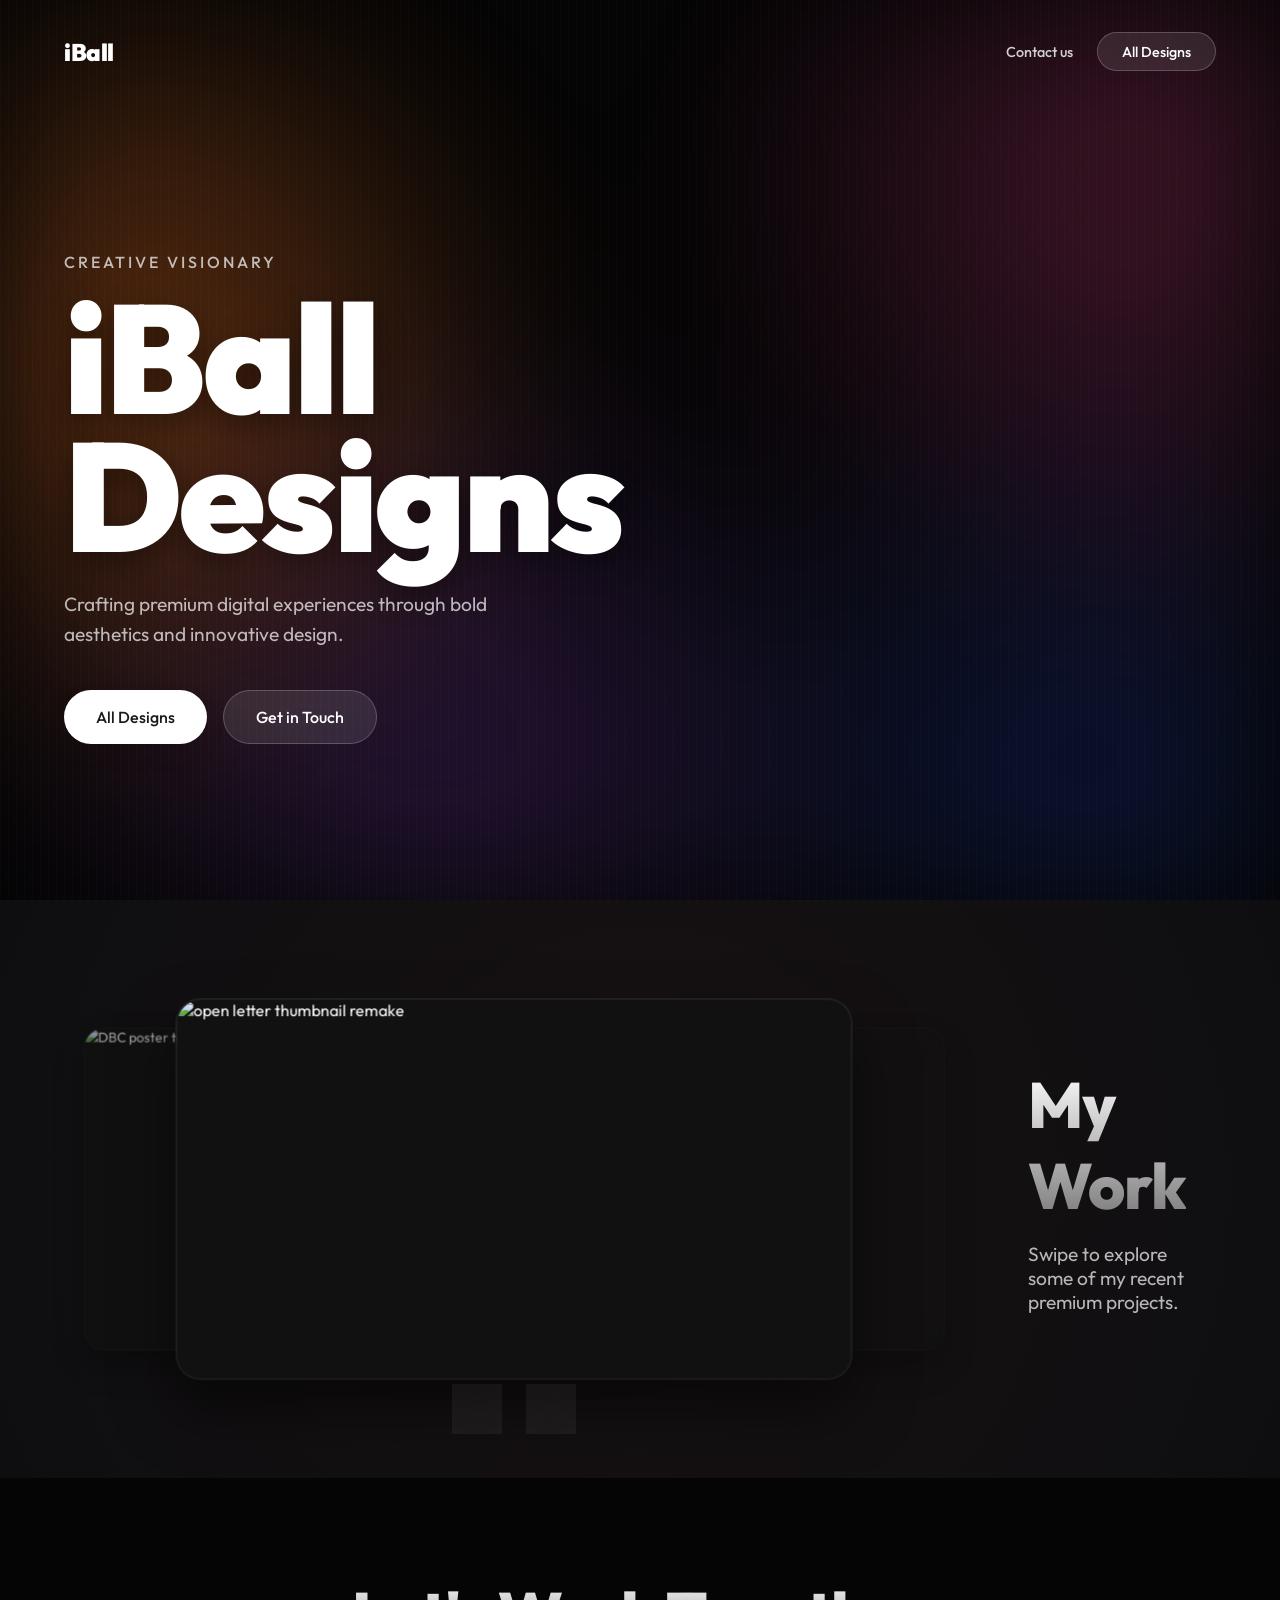
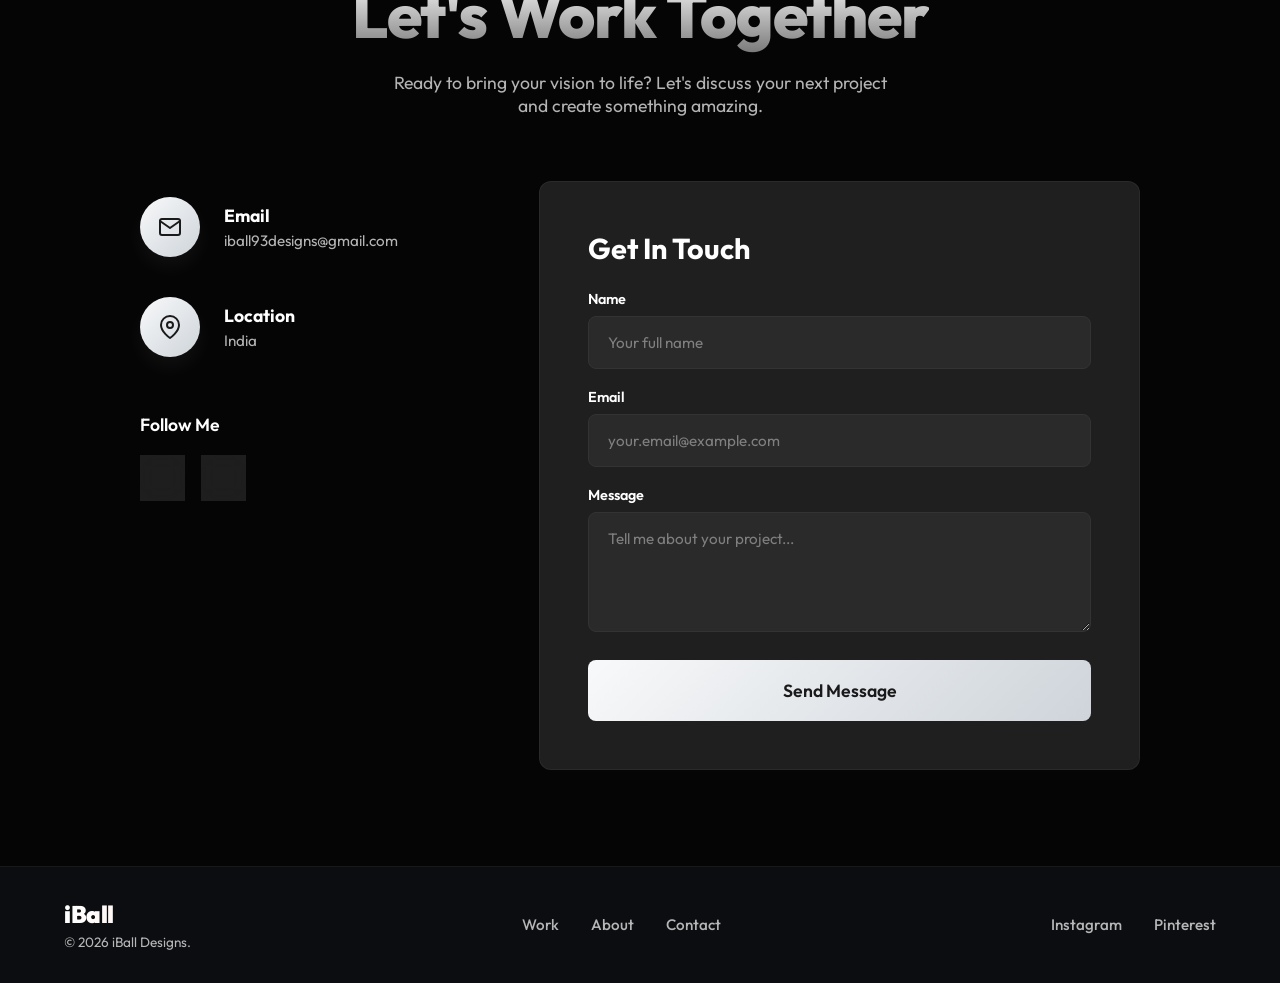
==== commit 3e05cfd5: "Update social links to Instagram and Pinterest" ====
--- a/Website/index.html
+++ b/Website/index.html
@@ -143,27 +143,21 @@
                 <div class="social-links-section">
                     <h3>Follow Me</h3>
                     <div class="social-icons">
-                        <a href="#" class="social-icon">Bē</a>
-                        <a href="#" class="social-icon">
+                        <a href="https://pin.it/5xarr5I6S" class="social-icon" target="_blank">
                             <svg width="18" height="18" viewBox="0 0 24 24" fill="currentColor">
                                 <path
                                     d="M12.017 0C5.396 0 .029 5.367.029 11.987c0 5.079 3.158 9.417 7.618 11.162-.105-.949-.199-2.403.041-3.439.219-.937 1.406-5.957 1.406-5.957s-.359-.72-.359-1.781c0-1.663.967-2.911 2.168-2.911 1.024 0 1.518.769 1.518 1.688 0 1.029-.653 2.567-.992 3.992-.285 1.193.6 2.165 1.775 2.165 2.128 0 3.768-2.245 3.768-5.487 0-2.861-2.063-4.869-5.008-4.869-3.41 0-5.409 2.562-5.409 5.199 0 1.033.394 2.143.889 2.741.099.12.112.225.085.345-.09.375-.293 1.199-.334 1.363-.053.225-.172.271-.401.165-1.495-.69-2.433-2.878-2.433-4.646 0-3.776 2.748-7.252 7.951-7.252 4.105 0 7.307 2.923 7.307 6.815 0 4.084-2.571 7.373-6.143 7.373-1.2 0-2.328-.624-2.712-1.358l-.739 2.815c-.267 1.02-1.004 2.296-1.493 3.078 1.19.366 2.455.565 3.766.565 6.621 0 11.988-5.367 11.988-11.987C23.968 5.367 18.638 0 12.017 0z" />
                             </svg>
                         </a>
-                        <a href="#" class="social-icon">
+                        <a href="https://www.instagram.com/i_ball.exe/" class="social-icon" target="_blank">
                             <svg width="18" height="18" viewBox="0 0 24 24" fill="currentColor">
                                 <path
                                     d="M12 2.163c3.204 0 3.584.012 4.85.07 3.252.148 4.771 1.691 4.919 4.919.058 1.265.069 1.645.069 4.849 0 3.205-.012 3.584-.069 4.849-.149 3.225-1.664 4.771-4.919 4.919-1.266.058-1.644.07-4.85.07-3.204 0-3.584-.012-4.849-.07-3.26-.149-4.771-1.699-4.919-4.92-.058-1.265-.07-1.644-.07-4.849 0-3.204.013-3.583.07-4.849.149-3.227 1.664-4.771 4.919-4.919 1.266-.057 1.645-.069 4.849-.069zm0-2.163c-3.259 0-3.667.014-4.947.072-4.358.2-6.78 2.618-6.98 6.98-.059 1.281-.073 1.689-.073 4.948 0 3.259.014 3.668.072 4.948.2 4.358 2.618 6.78 6.98 6.98 1.281.058 1.689.072 4.948.072 3.259 0 3.668-.014 4.948-.072 4.354-.2 6.782-2.618 6.979-6.98.059-1.28.073-1.689.073-4.948 0-3.259-.014-3.667-.072-4.947-.196-4.354-2.617-6.78-6.979-6.98-1.281-.059-1.69-.073-4.949-.073zm0 5.838c-3.403 0-6.162 2.759-6.162 6.162s2.759 6.163 6.162 6.163 6.162-2.759 6.162-6.163c0-3.403-2.759-6.162-6.162-6.162zm0 10.162c-2.209 0-4-1.79-4-4 0-2.209 1.791-4 4-4s4 1.791 4 4c0 2.21-1.791 4-4 4zm6.406-11.845c-.796 0-1.441.645-1.441 1.44s.645 1.44 1.441 1.44c.795 0 1.439-.645 1.439-1.44s-.644-1.44-1.439-1.44z" />
                             </svg>
                         </a>
-                        <a href="#" class="social-icon">
-                            <svg width="18" height="18" viewBox="0 0 24 24" fill="currentColor">
-                                <path
-                                    d="M19 0h-14c-2.761 0-5 2.239-5 5v14c0 2.761 2.239 5 5 5h14c2.762 0 5-2.239 5-5v-14c0-2.761-2.238-5-5-5zm-11 19h-3v-11h3v11zm-1.5-12.268c-.966 0-1.75-.79-1.75-1.764s.784-1.764 1.75-1.764 1.75.79 1.75 1.764-.783 1.764-1.75 1.764zm13.5 12.268h-3v-5.604c0-3.368-4-3.113-4 0v5.604h-3v-11h3v1.765c1.396-2.586 7-2.777 7 2.476v6.759z" />
-                            </svg>
-                        </a>
-                    </div>
-                </div>
+                    </div>
+                </div>
+
             </div>
 
             <!-- Right Side: Contact Form -->
@@ -201,10 +195,8 @@
                 <a href="#contact">Contact</a>
             </div>
             <div class="footer-right">
-                <a href="#">Behance</a>
-                <a href="#">Dribbble</a>
-                <a href="#">Twitter</a>
-                <a href="#">LinkedIn</a>
+                <a href="https://www.instagram.com/i_ball.exe/" target="_blank">Instagram</a>
+                <a href="https://pin.it/5xarr5I6S" target="_blank">Pinterest</a>
             </div>
         </div>
     </footer>
--- a/Website/theme.css
+++ b/Website/theme.css
@@ -277,6 +277,7 @@
         flex-direction: column;
         text-align: center;
         padding-top: 8rem;
+        gap: 0;
     }
 
     .hero-content {
@@ -284,22 +285,34 @@
         display: flex;
         flex-direction: column;
         align-items: center;
+        order: 2;
+        position: relative;
+        z-index: 10;
     }
 
     .description {
         max-width: 100%;
     }
 
+    /* Move sphere above text on mobile */
     .hero-asset {
+        order: 1;
         position: relative;
-        width: 100vw;
-        left: -5%;
-        /* account for container padding */
-        height: 50vh;
+        width: 100%;
+        left: 0;
+        height: 45vh;
+        min-height: 280px;
+        max-height: 380px;
     }
 
     .spline-placeholder {
-        min-height: 400px;
+        min-height: unset;
+        height: 100%;
+    }
+
+    /* My Work Section */
+    .work-section {
+        overflow: visible;
     }
 
     .work-container {
@@ -316,14 +329,24 @@
     /* Carousel Responsive */
     .carousel-container {
         width: 100%;
-        height: 350px;
-        flex: none;
+        max-width: 100%;
+        height: 220px;
+    }
+
+    .carousel-cards {
+        width: 100%;
+        height: 100%;
     }
 
     .card {
-        width: 90%;
-        aspect-ratio: 16 / 9;
-        height: auto;
+        width: 88%;
+        height: 90%;
+        aspect-ratio: unset;
+    }
+
+    /* Hide arrows on mobile — swipe is available */
+    .carousel-controls {
+        display: none;
     }
 
     .card.state-1 {
@@ -389,7 +412,7 @@
 /* Stacked Carousel Container */
 .carousel-container {
     position: relative;
-    flex: 1.5;
+    flex-shrink: 0;
     width: 100%;
     max-width: 900px;
     height: 450px;
@@ -813,13 +836,17 @@
 
 @media (max-width: 992px) {
     .footer-container {
-        flex-direction: column;
-        text-align: center;
+        flex-direction: row;
+        flex-wrap: wrap;
+        justify-content: space-between;
+        align-items: center;
         gap: 1.5rem;
     }
 
     .footer-center,
     .footer-right {
+        flex-direction: row;
+        flex-wrap: wrap;
         justify-content: center;
         gap: 1.5rem;
     }
@@ -966,48 +993,53 @@
 /* --- Global Mobile Responsiveness Updates --- */
 @media (max-width: 768px) {
 
-    /* Navbar */
+    /* Navbar — keep it in one compact horizontal row */
     .navbar {
-        padding: 1.5rem 5%;
-        flex-wrap: wrap;
-        gap: 1rem;
-        justify-content: center;
+        padding: 0.75rem 4%;
+        flex-wrap: nowrap;
+        justify-content: space-between;
+        align-items: center;
+        gap: 0;
     }
 
     .logo {
-        width: 100%;
-        text-align: center;
-        margin-bottom: 0.5rem;
+        width: auto;
+        text-align: left;
+        margin-bottom: 0;
+        font-size: 1.2rem;
     }
 
     .nav-links {
-        width: 100%;
-        justify-content: center;
-        flex-wrap: wrap;
-        gap: 1rem;
-    }
-
-    .nav-links .nav-contact,
-    .nav-links a,
+        width: auto;
+        justify-content: flex-end;
+        flex-wrap: nowrap;
+        gap: 0.5rem;
+    }
+
+    .nav-links .nav-contact {
+        margin-left: 0;
+        font-size: 0.8rem;
+    }
+
     .nav-links .nav-btn {
-        margin-left: 0;
+        margin-left: 0.5rem;
+        padding: 0.4rem 1rem;
+        font-size: 0.8rem;
     }
 
     /* Hero Section */
     .hero {
-        padding-top: 10rem;
+        padding-top: 4rem;
+    }
+
+    .hero-asset {
+        height: 40vh;
+        min-height: 250px;
+        max-height: 340px;
     }
 
     .title {
         font-size: clamp(4rem, 15vw, 6rem);
-    }
-
-    .hero-asset {
-        height: 40vh;
-    }
-
-    .spline-placeholder {
-        min-height: 300px;
     }
 
     /* Section Headers */
@@ -1018,7 +1050,7 @@
 
     /* Gallery */
     .gallery-section {
-        padding-top: 11rem;
+        padding-top: 6rem;
     }
 
     /* My Work Section */
@@ -1035,6 +1067,7 @@
     .carousel-container {
         width: 100%;
         max-width: 100%;
+        height: 220px;
     }
 
     /* Contact Page */
@@ -1047,41 +1080,70 @@
         gap: 1.5rem;
     }
 
-    /* Footer */
+    /* Footer — keep horizontal layout */
     .footer-container {
-        gap: 1.5rem;
-        flex-direction: column;
+        gap: 1rem;
+        flex-direction: row;
         align-items: center;
+        justify-content: space-between;
+        flex-wrap: wrap;
+    }
+
+    .footer-left {
+        gap: 0.1rem;
+    }
+
+    .footer-left .logo {
+        font-size: 1.2rem;
+    }
+
+    .footer-left p {
+        font-size: 0.75rem;
     }
 
     .footer-center,
     .footer-right {
-        gap: 1rem;
-        flex-direction: column;
+        gap: 0.75rem;
+        flex-direction: row;
         align-items: center;
-    }
-
-    .footer-left .logo {
-        text-align: center;
-        width: 100%;
-    }
-
-    .footer-left p {
-        text-align: center;
+        flex-wrap: wrap;
+    }
+
+    .footer-center a,
+    .footer-right a {
+        font-size: 0.8rem;
     }
 }
 
 @media (max-width: 576px) {
 
-    /* Navbar adjustments for very small screens */
-    .nav-links {
-        flex-direction: column;
-        align-items: center;
+    /* Navbar — compact single row, hide 'Contact us' text to save space */
+    .navbar {
+        padding: 0.6rem 4%;
+    }
+
+    .logo {
+        font-size: 1.1rem;
+    }
+
+    .nav-links .nav-contact {
+        display: none;
+    }
+
+    .nav-links .nav-btn {
+        padding: 0.4rem 0.9rem;
+        font-size: 0.78rem;
     }
 
     /* Hero Section */
     .hero {
-        padding-top: 12rem;
+        padding-top: 3rem;
+    }
+
+    .hero-asset {
+        height: 35vh;
+        min-height: 220px;
+        max-height: 300px;
     }
 
     .title {
@@ -1103,32 +1165,66 @@
         text-align: center;
     }
 
-    /* Carousel / Cards */
+    /* My Work Carousel */
+    .work-section {
+        padding: 2.5rem 4%;
+    }
+
     .work-container {
-        padding: 0 1rem;
+        padding: 0;
+        gap: 1.5rem;
     }
 
     .carousel-container {
-        height: 300px;
-    }
-
-    .card-content h3 {
-        font-size: 1.3rem;
-    }
-
-    .card-content p {
-        font-size: 0.9rem;
+        height: 200px;
+    }
+
+    .card {
+        width: 90%;
+        height: 90%;
+        aspect-ratio: unset;
     }
 
     .card.state-1,
     .card.state--1 {
         opacity: 0;
-        /* Hide side cards on mobile to reduce clutter */
+    }
+
+    .card-content h3 {
+        font-size: 1.1rem;
+    }
+
+    .card-content p {
+        font-size: 0.85rem;
+    }
+
+    /* Footer — keep horizontal but compact */
+    .footer-container {
+        flex-direction: row;
+        align-items: flex-start;
+        flex-wrap: wrap;
+        gap: 0.75rem;
+    }
+
+    .footer-left p {
+        font-size: 0.7rem;
+    }
+
+    .footer-center,
+    .footer-right {
+        gap: 0.5rem;
+        flex-direction: row;
+        flex-wrap: wrap;
+    }
+
+    .footer-center a,
+    .footer-right a {
+        font-size: 0.75rem;
     }
 
     /* Gallery */
     .gallery-section {
-        padding-top: 12rem;
+        padding-top: 5rem;
     }
 
     .bento-grid {
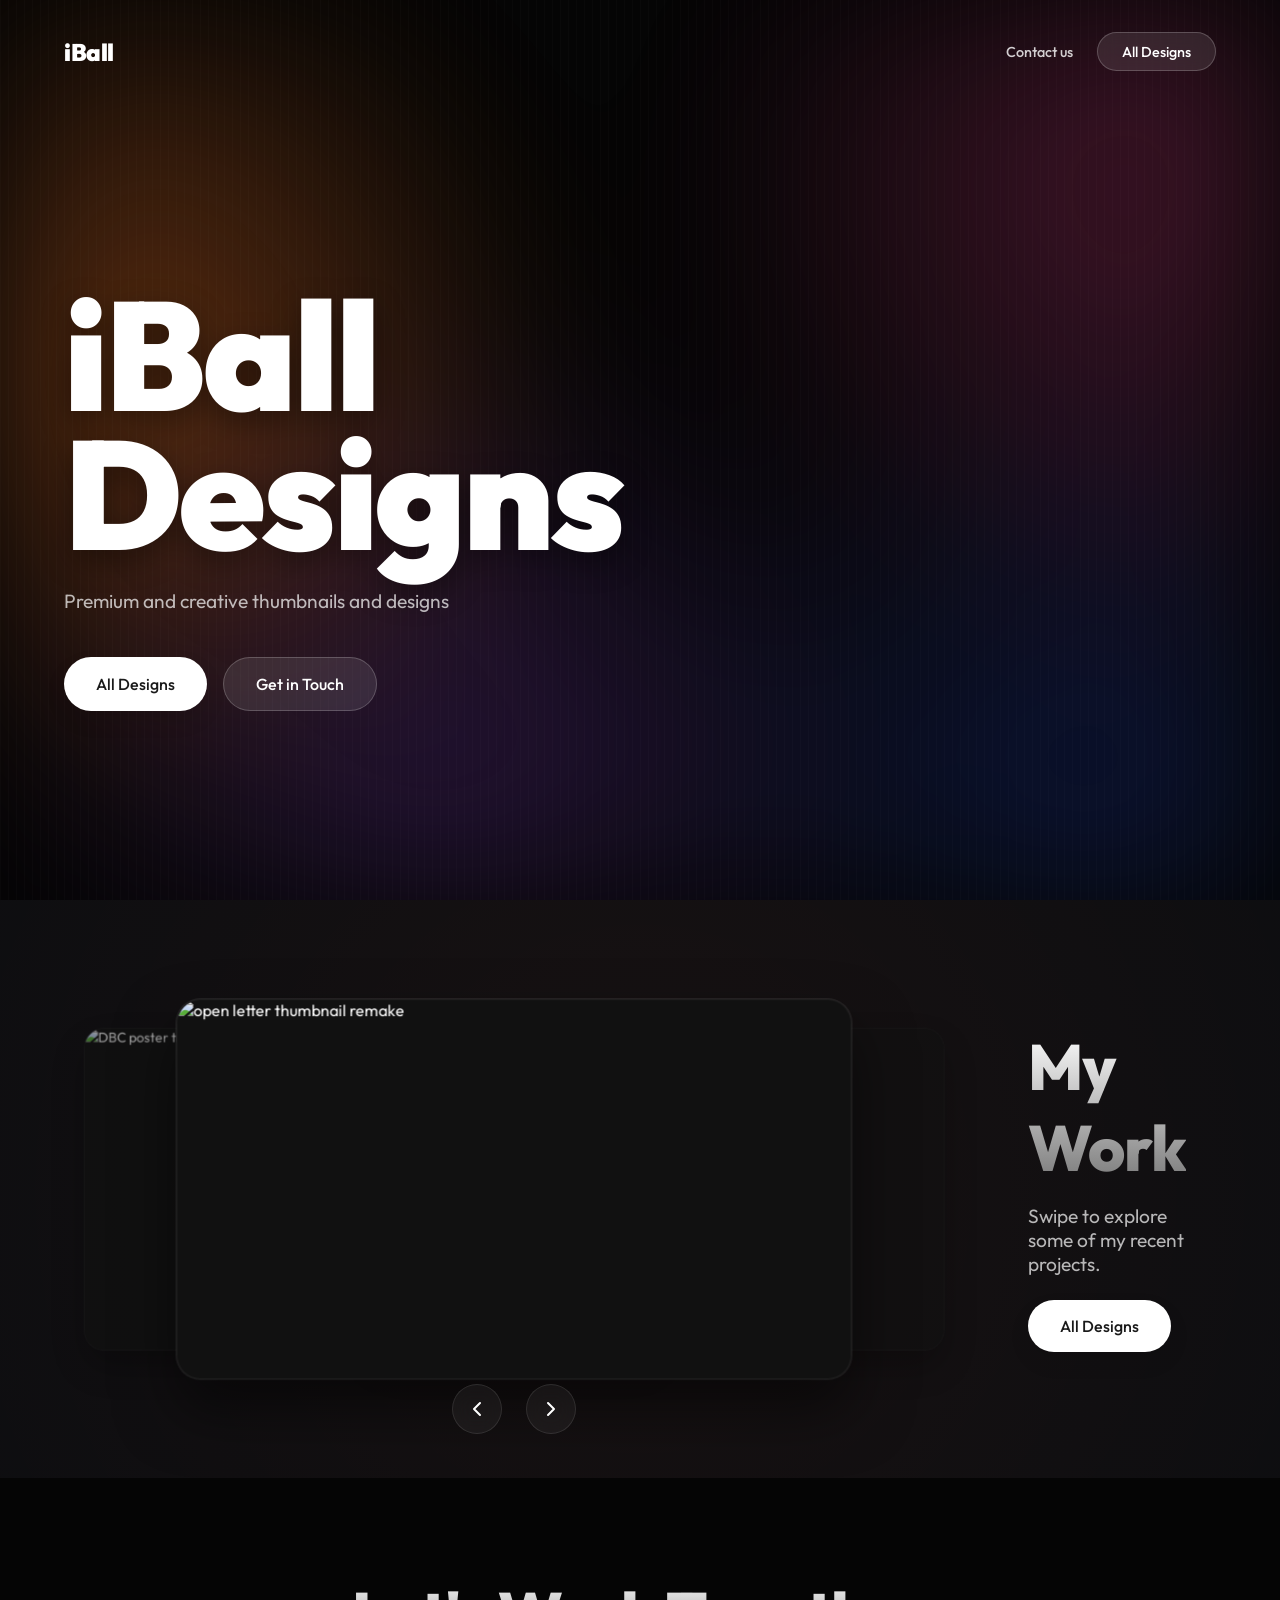
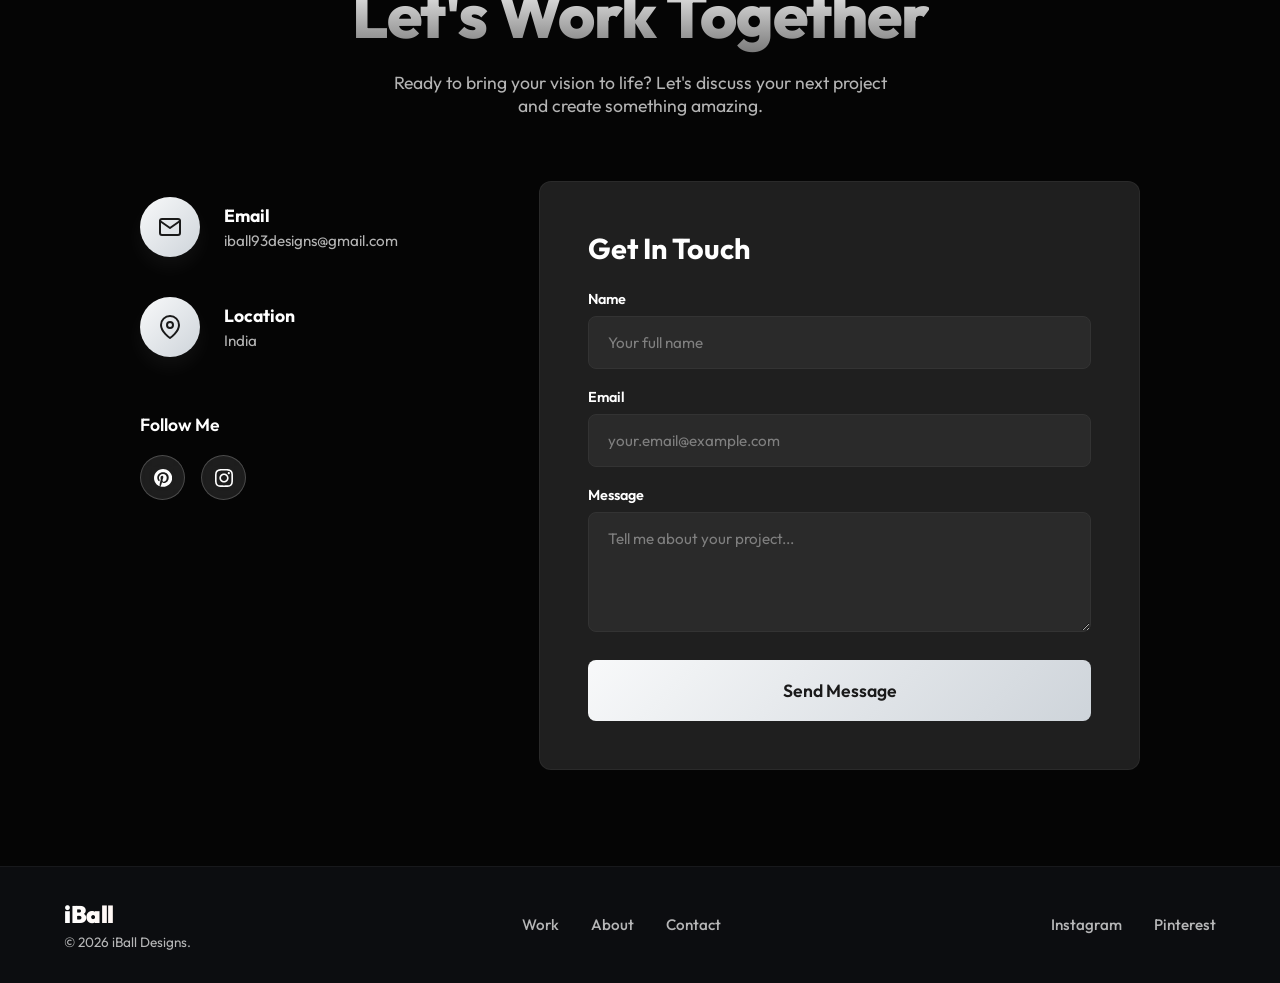
==== commit 6927e7b6: "Update index.html" ====
--- a/Website/index.html
+++ b/Website/index.html
@@ -27,13 +27,12 @@
         <!-- Left Side: Bold Typography -->
         <section class="hero-content">
             <div class="text-wrapper">
-                <h2 class="subtitle">Creative Visionary</h2>
                 <h1 class="title">
                     iBall<br>
                     Designs
                 </h1>
                 <p class="description">
-                    Crafting premium digital experiences through bold aesthetics and innovative design.
+                    Premium and creative thumbnails and designs
                 </p>
                 <div class="cta-group">
                     <button class="btn btn-primary" onclick="window.location.href='gallery.html'">All Designs</button>
@@ -93,7 +92,11 @@
 
             <div class="work-header">
                 <h2 class="section-title main-title-gradient">My Work</h2>
-                <p class="section-description">Swipe to explore some of my recent premium projects.</p>
+                <p class="section-description">Swipe to explore some of my recent projects.</p>
+                <div class="work-cta">
+                    <a href="gallery.html" class="btn btn-primary"
+                        style="margin-top: 1.5rem; display: inline-block; text-decoration: none;">All Designs</a>
+                </div>
             </div>
         </div>
     </section>
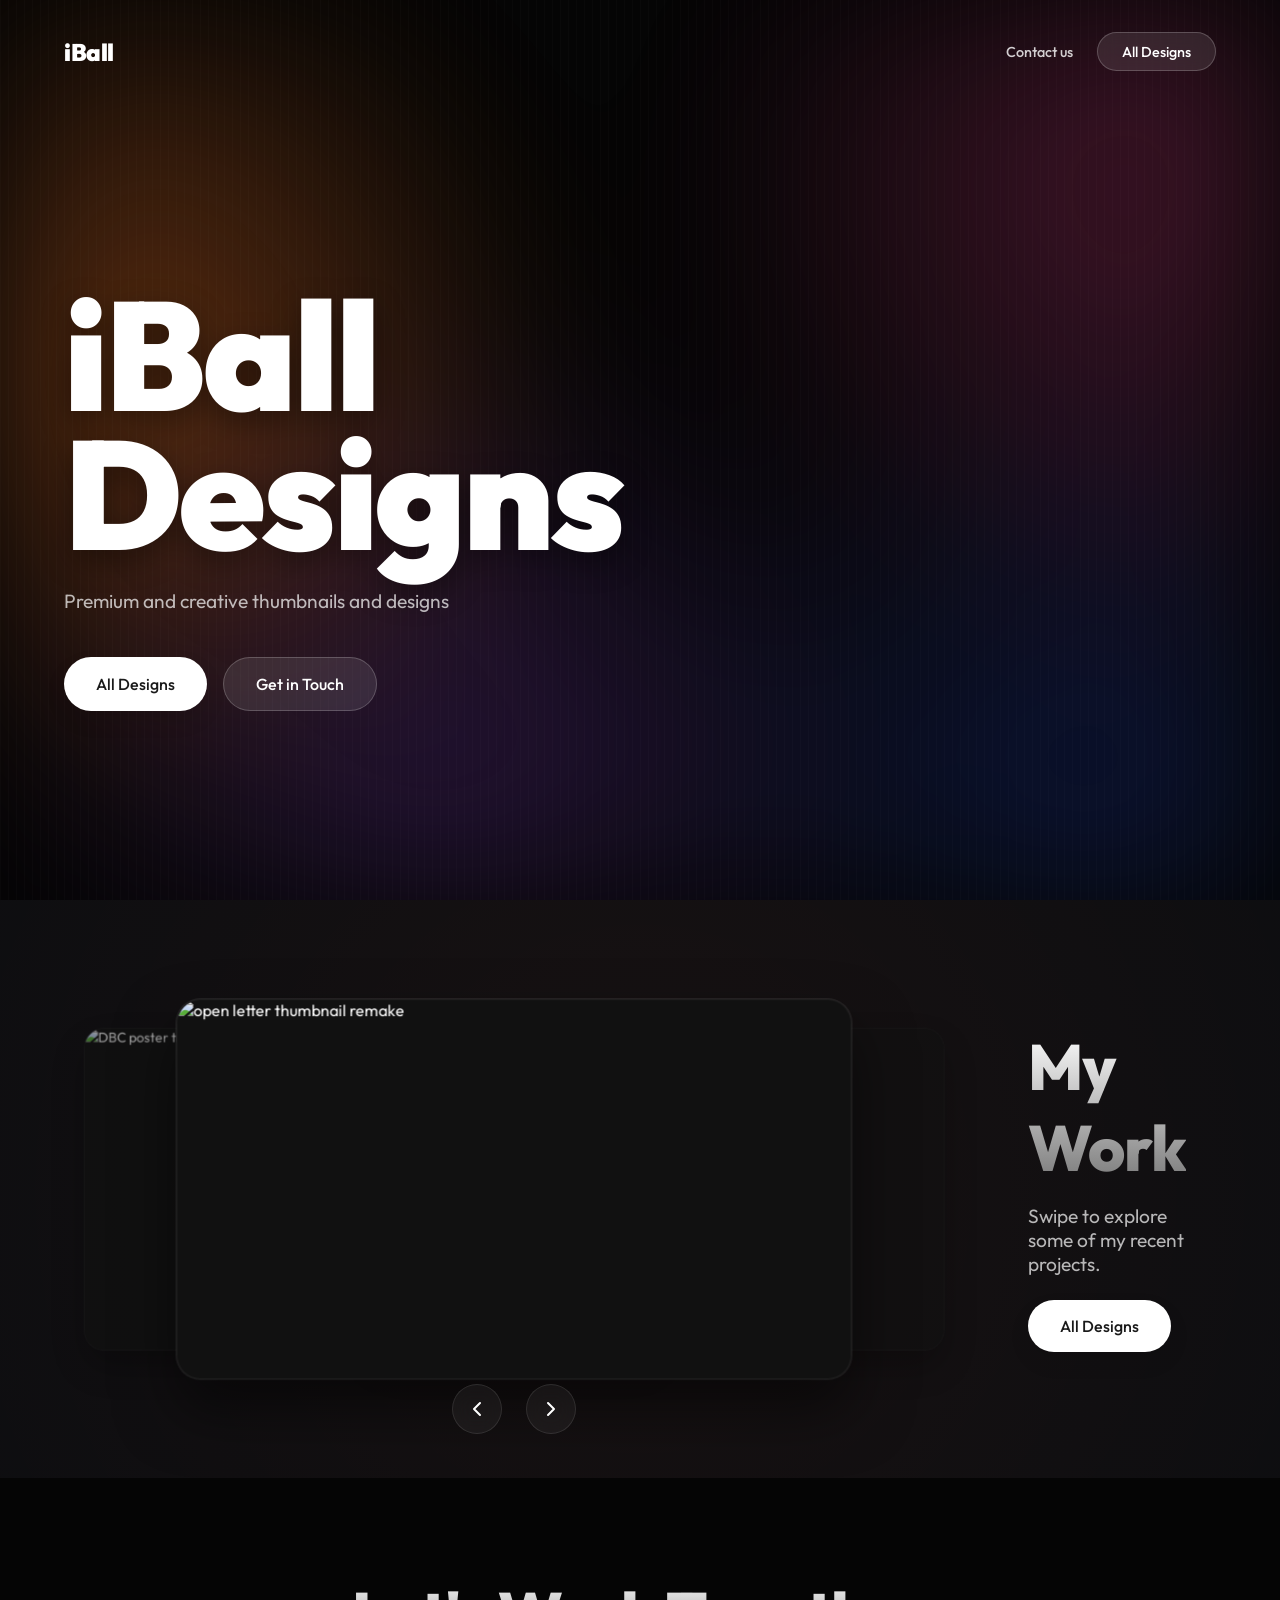
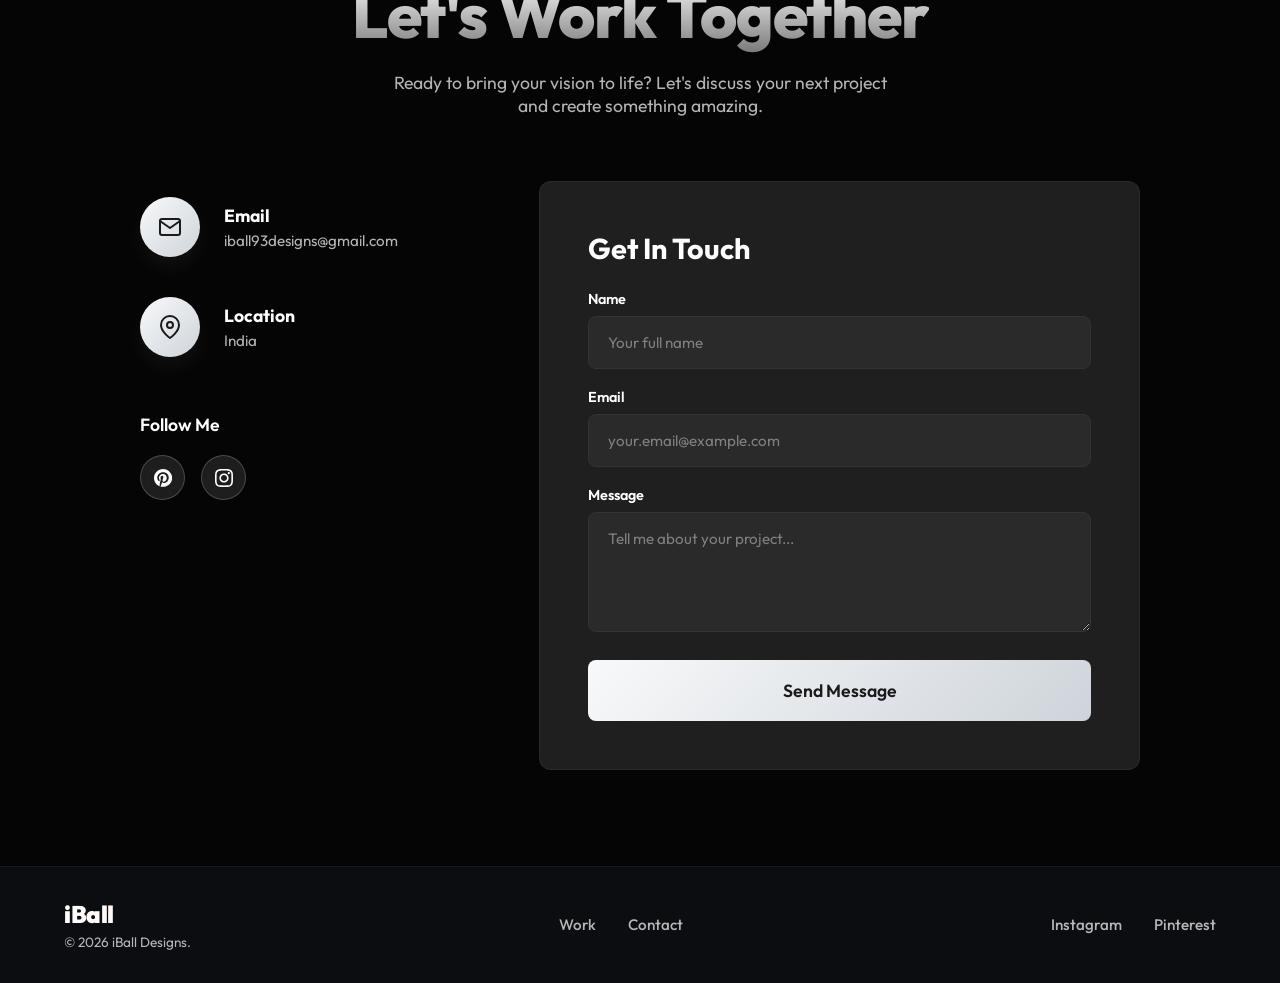
==== commit c0a11722: "Update website indexing and gallery content" ====
--- a/Website/index.html
+++ b/Website/index.html
@@ -13,6 +13,11 @@
 </head>
 
 <body>
+    <!-- Loading Screen -->
+    <div id="loading-screen" class="loading-screen">
+        <div class="spinner"></div>
+    </div>
+
     <!-- Navbar (Optional, for realistic layout) -->
     <nav class="navbar">
         <div class="logo">iBall</div>
@@ -166,18 +171,20 @@
             <!-- Right Side: Contact Form -->
             <div class="contact-form-container">
                 <h3 class="form-title">Get In Touch</h3>
-                <form class="contact-form">
+                <form class="contact-form" action="https://formsubmit.co/iball93designs@gmail.com" method="POST">
+                    <input type="hidden" name="_subject" value="New submission from your website!">
                     <div class="form-group">
                         <label for="name">Name</label>
-                        <input type="text" id="name" placeholder="Your full name">
+                        <input type="text" id="name" name="name" placeholder="Your full name" required>
                     </div>
                     <div class="form-group">
                         <label for="email">Email</label>
-                        <input type="email" id="email" placeholder="your.email@example.com">
+                        <input type="email" id="email" name="email" placeholder="your.email@example.com" required>
                     </div>
                     <div class="form-group">
                         <label for="message">Message</label>
-                        <textarea id="message" rows="4" placeholder="Tell me about your project..."></textarea>
+                        <textarea id="message" name="message" rows="4" placeholder="Tell me about your project..."
+                            required></textarea>
                     </div>
                     <button type="submit" class="btn btn-submit">Send Message</button>
                 </form>
@@ -194,7 +201,6 @@
             </div>
             <div class="footer-center">
                 <a href="#work">Work</a>
-                <a href="#about">About</a>
                 <a href="#contact">Contact</a>
             </div>
             <div class="footer-right">
--- a/Website/theme.css
+++ b/Website/theme.css
@@ -25,6 +25,41 @@
     background-color: #050505;
     position: relative;
     z-index: 0;
+}
+
+/* Loading Screen */
+.loading-screen {
+    position: fixed;
+    top: 0;
+    left: 0;
+    width: 100%;
+    height: 100%;
+    background-color: #050505;
+    display: flex;
+    justify-content: center;
+    align-items: center;
+    z-index: 9999;
+    transition: opacity 0.6s ease, visibility 0.6s ease;
+}
+
+.loading-screen.hidden {
+    opacity: 0;
+    visibility: hidden;
+}
+
+.spinner {
+    width: 40px;
+    height: 40px;
+    border: 3px solid rgba(255, 255, 255, 0.1);
+    border-radius: 50%;
+    border-top-color: #ffffff;
+    animation: spin 1s ease-in-out infinite;
+}
+
+@keyframes spin {
+    to {
+        transform: rotate(360deg);
+    }
 }
 
 /* Cloudy Gradient Reveals */
